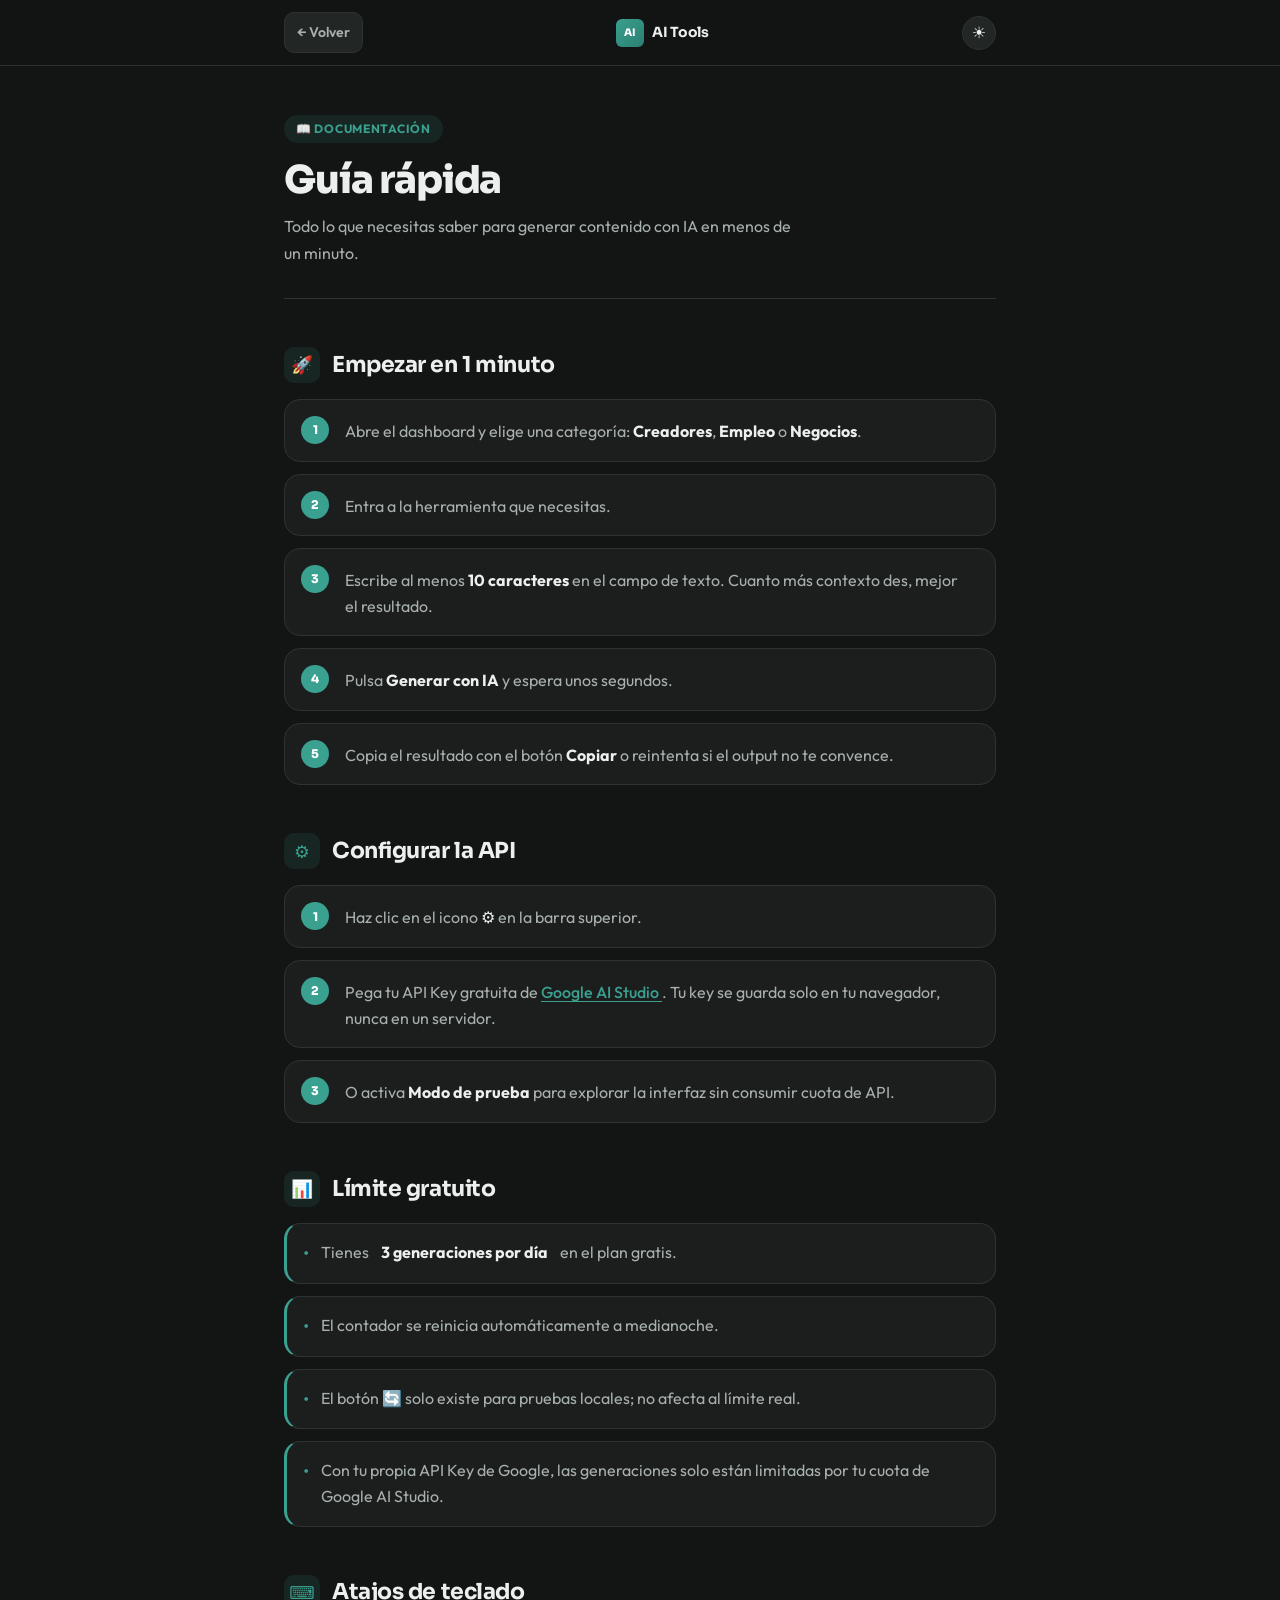
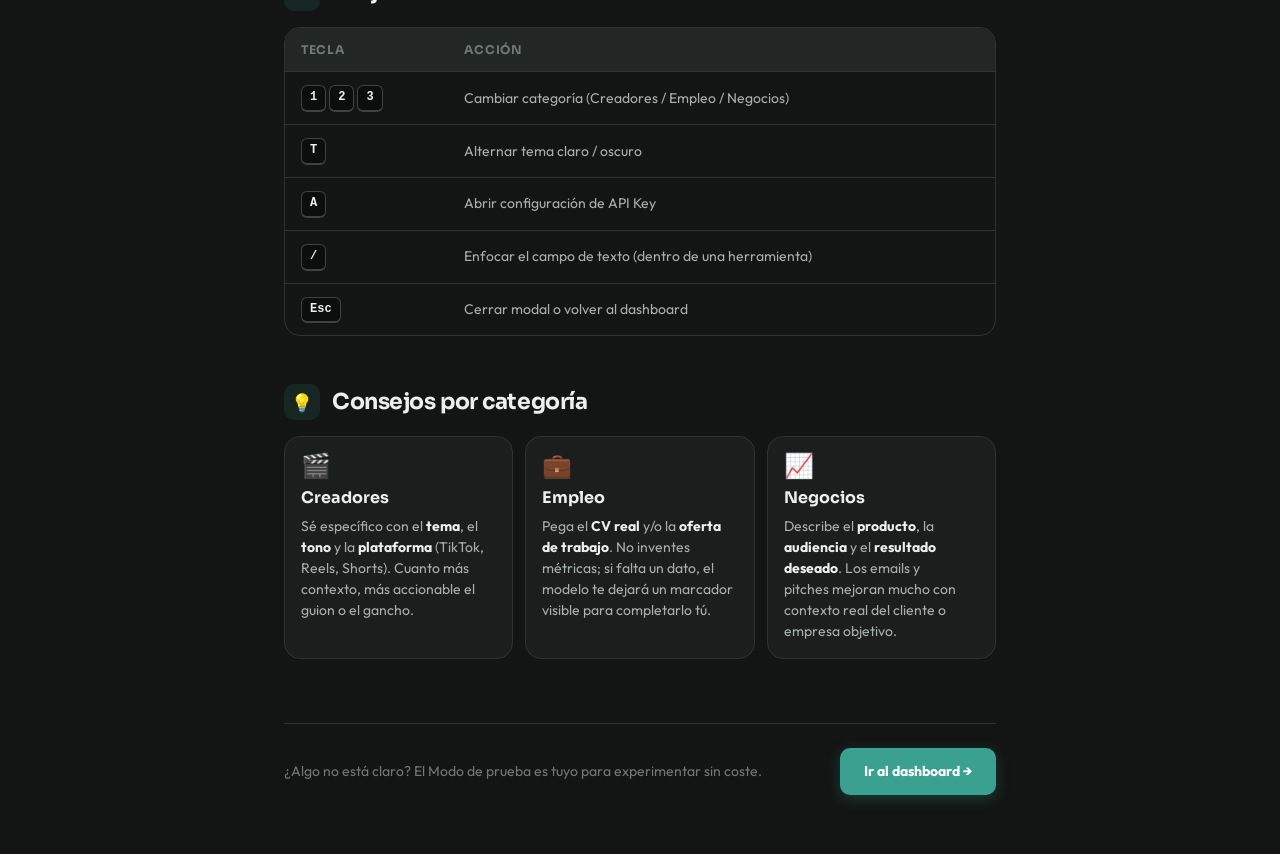
==== assets/guides/guia-rapida.html @ ce36abbd "feat: guía rápida como página HTML estilizada - Crea assets/guides/guia-rapida.html (reemplaza el .m" ====
<!DOCTYPE html>
<html lang="es">
<head>
  <meta charset="UTF-8">
  <meta name="viewport" content="width=device-width, initial-scale=1.0">
  <title>Guía rápida — AI Tools</title>

  <!-- Mismas fuentes que la app principal -->
  <link rel="preconnect" href="https://fonts.googleapis.com">
  <link rel="preconnect" href="https://fonts.gstatic.com" crossorigin>
  <link href="https://fonts.googleapis.com/css2?family=Sora:wght@400;600;700;800&family=Outfit:wght@400;500;600;700&display=swap" rel="stylesheet">

  <!-- Tokens y estilos del proyecto -->
  <link rel="stylesheet" href="../../css/styles.css">

  <style>
    /* ---------------------------------------------------------------
       Estilos específicos de la guía — usan los tokens de styles.css
    --------------------------------------------------------------- */

    /* Aplica el tema por defecto mientras JS carga */
    html { visibility: hidden; }
    html.ready { visibility: visible; }

    /* Layout de página de documento */
    .guide-page {
      min-height: 100vh;
      background-color: var(--color-bg);
      color: var(--color-text);
    }

    /* Cabecera mínima de la guía */
    .guide-header {
      position: sticky;
      top: 0;
      z-index: 10;
      background: color-mix(in srgb, var(--color-bg) 84%, transparent);
      backdrop-filter: blur(14px);
      -webkit-backdrop-filter: blur(14px);
      border-bottom: 1px solid var(--color-border);
    }

    .guide-header__inner {
      display: flex;
      align-items: center;
      justify-content: space-between;
      gap: var(--sp-4);
      max-width: 760px;
      margin-inline: auto;
      padding: var(--sp-3) var(--sp-5);
    }

    /* Botón volver */
    .guide-back {
      display: inline-flex;
      align-items: center;
      gap: var(--sp-2);
      padding: var(--sp-2) var(--sp-3);
      border-radius: var(--radius-md);
      border: 1px solid var(--color-border);
      background: var(--color-surface);
      color: var(--color-text-muted);
      font-size: var(--text-sm);
      font-weight: 600;
      text-decoration: none;
      transition:
        background var(--transition-fast),
        border-color var(--transition-fast),
        color var(--transition-fast);
    }
    .guide-back:hover {
      background: var(--color-bg-raised);
      border-color: var(--color-border-hi);
      color: var(--color-text);
    }

    /* Logotipo mínimo */
    .guide-brand {
      display: inline-flex;
      align-items: center;
      gap: var(--sp-2);
      text-decoration: none;
      font-family: var(--font-display);
      font-size: var(--text-sm);
      font-weight: 700;
      color: var(--color-text);
      letter-spacing: -0.02em;
    }
    .guide-brand__mark {
      display: inline-grid;
      place-items: center;
      width: 28px;
      height: 28px;
      border-radius: var(--radius-sm);
      background: linear-gradient(135deg, var(--color-accent), var(--color-accent-lo));
      color: #fff;
      font-size: 0.65rem;
      font-weight: 800;
    }

    /* Botón de tema */
    .guide-theme-btn {
      display: inline-grid;
      place-items: center;
      width: 34px;
      height: 34px;
      border-radius: var(--radius-full);
      border: 1px solid var(--color-border);
      background: var(--color-surface);
      font-size: 1rem;
      cursor: pointer;
      transition: background var(--transition-fast), border-color var(--transition-fast);
    }
    .guide-theme-btn:hover {
      background: var(--color-bg-raised);
      border-color: var(--color-border-hi);
    }

    /* Contenido del documento */
    .guide-body {
      max-width: 760px;
      margin-inline: auto;
      padding: var(--sp-7) var(--sp-5) var(--sp-8);
    }

    /* Hero de la guía */
    .guide-hero {
      margin-bottom: var(--sp-7);
      padding-bottom: var(--sp-6);
      border-bottom: 1px solid var(--color-border);
    }

    .guide-eyebrow {
      display: inline-flex;
      align-items: center;
      gap: var(--sp-2);
      padding: var(--sp-1) var(--sp-3);
      margin-bottom: var(--sp-4);
      border-radius: var(--radius-full);
      background: var(--color-accent-bg);
      color: var(--color-accent);
      font-size: var(--text-xs);
      font-weight: 700;
      letter-spacing: 0.06em;
      text-transform: uppercase;
    }

    .guide-title {
      font-family: var(--font-display);
      font-size: clamp(1.6rem, 1rem + 2.5vw, 2.4rem);
      font-weight: 800;
      letter-spacing: -0.03em;
      line-height: 1.1;
      color: var(--color-text);
      margin-bottom: var(--sp-3);
    }

    .guide-subtitle {
      font-size: var(--text-base);
      color: var(--color-text-muted);
      max-width: 52ch;
    }

    /* Secciones */
    .guide-section {
      margin-bottom: var(--sp-7);
    }

    .guide-section__header {
      display: flex;
      align-items: center;
      gap: var(--sp-3);
      margin-bottom: var(--sp-4);
    }

    .guide-section__icon {
      display: inline-grid;
      place-items: center;
      width: 36px;
      height: 36px;
      border-radius: var(--radius-md);
      background: var(--color-accent-bg);
      color: var(--color-accent);
      font-size: 1.1rem;
      flex-shrink: 0;
    }

    .guide-section__title {
      font-family: var(--font-display);
      font-size: var(--text-xl);
      font-weight: 700;
      letter-spacing: -0.02em;
      color: var(--color-text);
    }

    /* Lista numerada de pasos */
    .guide-steps {
      list-style: none;
      display: flex;
      flex-direction: column;
      gap: var(--sp-3);
    }

    .guide-steps__item {
      display: flex;
      align-items: flex-start;
      gap: var(--sp-4);
      padding: var(--sp-4);
      background: var(--color-bg-raised);
      border: 1px solid var(--color-border);
      border-radius: var(--radius-lg);
      transition: border-color var(--transition-fast);
    }
    .guide-steps__item:hover { border-color: var(--color-border-hi); }

    .guide-steps__num {
      display: inline-grid;
      place-items: center;
      width: 28px;
      height: 28px;
      flex-shrink: 0;
      border-radius: var(--radius-full);
      background: var(--color-accent);
      color: #fff;
      font-family: var(--font-display);
      font-size: var(--text-xs);
      font-weight: 800;
    }

    .guide-steps__text {
      font-size: var(--text-base);
      color: var(--color-text-muted);
      line-height: 1.6;
      padding-top: 3px;
      max-width: none;
    }

    /* Lista de viñetas */
    .guide-list {
      list-style: none;
      display: flex;
      flex-direction: column;
      gap: var(--sp-3);
    }

    .guide-list__item {
      display: flex;
      align-items: flex-start;
      gap: var(--sp-3);
      padding: var(--sp-4);
      background: var(--color-bg-raised);
      border: 1px solid var(--color-border);
      border-left: 3px solid var(--color-accent);
      border-radius: var(--radius-lg);
      font-size: var(--text-base);
      color: var(--color-text-muted);
      line-height: 1.6;
    }
    .guide-list__item::before {
      content: '•';
      color: var(--color-accent);
      font-size: 1.2em;
      line-height: 1.4;
      flex-shrink: 0;
    }

    /* Tabla de atajos */
    .guide-table-wrapper {
      overflow-x: auto;
      border-radius: var(--radius-lg);
      border: 1px solid var(--color-border);
    }

    .guide-table {
      width: 100%;
      border-collapse: collapse;
      font-size: var(--text-sm);
    }

    .guide-table thead {
      background: var(--color-surface);
      border-bottom: 1px solid var(--color-border);
    }

    .guide-table th {
      padding: var(--sp-3) var(--sp-4);
      text-align: left;
      font-family: var(--font-display);
      font-size: var(--text-xs);
      font-weight: 700;
      letter-spacing: 0.06em;
      text-transform: uppercase;
      color: var(--color-text-faint);
    }

    .guide-table tbody tr {
      border-bottom: 1px solid var(--color-border);
      transition: background var(--transition-fast);
    }
    .guide-table tbody tr:last-child { border-bottom: none; }
    .guide-table tbody tr:hover { background: var(--color-surface); }

    .guide-table td {
      padding: var(--sp-3) var(--sp-4);
      color: var(--color-text-muted);
      vertical-align: middle;
    }

    /* Tecla de teclado */
    .kbd {
      display: inline-flex;
      align-items: center;
      justify-content: center;
      gap: var(--sp-1);
      padding: 2px var(--sp-2);
      border-radius: var(--radius-sm);
      background: var(--color-bg-sunken);
      border: 1px solid var(--color-border-hi);
      border-bottom-width: 2px;
      font-family: var(--font-mono);
      font-size: var(--text-xs);
      font-weight: 600;
      color: var(--color-text);
      white-space: nowrap;
    }

    /* Tarjetas de categoría */
    .guide-categories {
      display: grid;
      grid-template-columns: repeat(auto-fill, minmax(200px, 1fr));
      gap: var(--sp-3);
    }

    .guide-cat {
      padding: var(--sp-4);
      background: var(--color-bg-raised);
      border: 1px solid var(--color-border);
      border-radius: var(--radius-lg);
      transition: border-color var(--transition-fast), transform var(--transition-base);
    }
    .guide-cat:hover {
      border-color: var(--color-accent);
      transform: translateY(-2px);
    }

    .guide-cat__emoji {
      font-size: 1.5rem;
      margin-bottom: var(--sp-2);
      line-height: 1;
    }
    .guide-cat__name {
      font-family: var(--font-display);
      font-size: var(--text-base);
      font-weight: 700;
      color: var(--color-text);
      margin-bottom: var(--sp-1);
    }
    .guide-cat__tip {
      font-size: var(--text-sm);
      color: var(--color-text-muted);
      line-height: 1.5;
    }

    /* Inline code / bold */
    code {
      font-family: var(--font-mono);
      font-size: 0.88em;
      padding: 1px var(--sp-2);
      border-radius: var(--radius-sm);
      background: var(--color-surface);
      border: 1px solid var(--color-border);
      color: var(--color-accent);
    }

    strong { color: var(--color-text); font-weight: 700; }

    a {
      color: var(--color-accent);
      font-weight: 500;
    }

    /* Pie de página */
    .guide-footer {
      margin-top: var(--sp-8);
      padding-top: var(--sp-5);
      border-top: 1px solid var(--color-border);
      display: flex;
      align-items: center;
      justify-content: space-between;
      gap: var(--sp-4);
      flex-wrap: wrap;
    }

    .guide-footer__text {
      font-size: var(--text-sm);
      color: var(--color-text-faint);
      max-width: none;
    }

    .guide-footer__cta {
      display: inline-flex;
      align-items: center;
      padding: var(--sp-3) var(--sp-5);
      border-radius: var(--radius-md);
      background: var(--color-accent);
      color: #fff;
      font-weight: 700;
      font-size: var(--text-sm);
      text-decoration: none;
      box-shadow: 0 4px 14px var(--color-accent-glow);
      transition:
        background var(--transition-fast),
        transform var(--transition-fast);
    }
    .guide-footer__cta:hover {
      background: var(--color-accent-hi);
      color: #fff;
      transform: translateY(-1px);
    }

    /* Responsive */
    @media (max-width: 640px) {
      .guide-header__inner { padding-inline: var(--sp-4); }
      .guide-body          { padding-inline: var(--sp-4); }
      .guide-title         { font-size: 1.6rem; }
      .guide-categories    { grid-template-columns: 1fr; }
      .guide-footer        { flex-direction: column; align-items: flex-start; }
      .guide-footer__cta   { width: 100%; justify-content: center; }
    }
  </style>
</head>
<body>

<div class="guide-page">

  <!-- Header mínimo -->
  <header class="guide-header">
    <div class="guide-header__inner">
      <a href="../../index.html" class="guide-back" aria-label="Volver al dashboard">
        ← Volver
      </a>
      <a href="../../index.html" class="guide-brand" aria-label="AI Tools — inicio">
        <span class="guide-brand__mark" aria-hidden="true">AI</span>
        AI Tools
      </a>
      <button class="guide-theme-btn" id="themeBtn" aria-label="Cambiar tema claro/oscuro">
        <span id="themeIcon" aria-hidden="true">☀️</span>
      </button>
    </div>
  </header>

  <!-- Contenido principal -->
  <main class="guide-body" id="main-content">

    <!-- Hero -->
    <div class="guide-hero">
      <span class="guide-eyebrow">📖 Documentación</span>
      <h1 class="guide-title">Guía rápida</h1>
      <p class="guide-subtitle">
        Todo lo que necesitas saber para generar contenido con IA en menos de un minuto.
      </p>
    </div>

    <!-- Sección 1: Empezar -->
    <section class="guide-section" aria-labelledby="s-start">
      <div class="guide-section__header">
        <span class="guide-section__icon" aria-hidden="true">🚀</span>
        <h2 class="guide-section__title" id="s-start">Empezar en 1 minuto</h2>
      </div>
      <ol class="guide-steps">
        <li class="guide-steps__item">
          <span class="guide-steps__num">1</span>
          <p class="guide-steps__text">
            Abre el dashboard y elige una categoría:
            <strong>Creadores</strong>, <strong>Empleo</strong> o <strong>Negocios</strong>.
          </p>
        </li>
        <li class="guide-steps__item">
          <span class="guide-steps__num">2</span>
          <p class="guide-steps__text">Entra a la herramienta que necesitas.</p>
        </li>
        <li class="guide-steps__item">
          <span class="guide-steps__num">3</span>
          <p class="guide-steps__text">
            Escribe al menos <strong>10 caracteres</strong> en el campo de texto.
            Cuanto más contexto des, mejor el resultado.
          </p>
        </li>
        <li class="guide-steps__item">
          <span class="guide-steps__num">4</span>
          <p class="guide-steps__text">
            Pulsa <strong>Generar con IA</strong> y espera unos segundos.
          </p>
        </li>
        <li class="guide-steps__item">
          <span class="guide-steps__num">5</span>
          <p class="guide-steps__text">
            Copia el resultado con el botón <strong>Copiar</strong>
            o reintenta si el output no te convence.
          </p>
        </li>
      </ol>
    </section>

    <!-- Sección 2: API -->
    <section class="guide-section" aria-labelledby="s-api">
      <div class="guide-section__header">
        <span class="guide-section__icon" aria-hidden="true">⚙️</span>
        <h2 class="guide-section__title" id="s-api">Configurar la API</h2>
      </div>
      <ol class="guide-steps">
        <li class="guide-steps__item">
          <span class="guide-steps__num">1</span>
          <p class="guide-steps__text">
            Haz clic en el icono <strong>⚙️</strong> en la barra superior.
          </p>
        </li>
        <li class="guide-steps__item">
          <span class="guide-steps__num">2</span>
          <p class="guide-steps__text">
            Pega tu API Key gratuita de
            <a href="https://aistudio.google.com/apikey" target="_blank" rel="noopener noreferrer">
              Google AI Studio
            </a>.
            Tu key se guarda solo en tu navegador, nunca en un servidor.
          </p>
        </li>
        <li class="guide-steps__item">
          <span class="guide-steps__num">3</span>
          <p class="guide-steps__text">
            O activa <strong>Modo de prueba</strong> para explorar la interfaz
            sin consumir cuota de API.
          </p>
        </li>
      </ol>
    </section>

    <!-- Sección 3: Límite gratuito -->
    <section class="guide-section" aria-labelledby="s-limit">
      <div class="guide-section__header">
        <span class="guide-section__icon" aria-hidden="true">📊</span>
        <h2 class="guide-section__title" id="s-limit">Límite gratuito</h2>
      </div>
      <ul class="guide-list">
        <li class="guide-list__item">
          Tienes <strong>3 generaciones por día</strong> en el plan gratis.
        </li>
        <li class="guide-list__item">
          El contador se reinicia automáticamente a medianoche.
        </li>
        <li class="guide-list__item">
          El botón 🔄 solo existe para pruebas locales; no afecta al límite real.
        </li>
        <li class="guide-list__item">
          Con tu propia API Key de Google, las generaciones solo están limitadas
          por tu cuota de Google AI Studio.
        </li>
      </ul>
    </section>

    <!-- Sección 4: Atajos de teclado -->
    <section class="guide-section" aria-labelledby="s-keys">
      <div class="guide-section__header">
        <span class="guide-section__icon" aria-hidden="true">⌨️</span>
        <h2 class="guide-section__title" id="s-keys">Atajos de teclado</h2>
      </div>
      <div class="guide-table-wrapper" role="region" aria-label="Tabla de atajos de teclado">
        <table class="guide-table">
          <thead>
            <tr>
              <th scope="col">Tecla</th>
              <th scope="col">Acción</th>
            </tr>
          </thead>
          <tbody>
            <tr>
              <td>
                <kbd class="kbd">1</kbd>
                <kbd class="kbd">2</kbd>
                <kbd class="kbd">3</kbd>
              </td>
              <td>Cambiar categoría (Creadores / Empleo / Negocios)</td>
            </tr>
            <tr>
              <td><kbd class="kbd">T</kbd></td>
              <td>Alternar tema claro / oscuro</td>
            </tr>
            <tr>
              <td><kbd class="kbd">A</kbd></td>
              <td>Abrir configuración de API Key</td>
            </tr>
            <tr>
              <td><kbd class="kbd">/</kbd></td>
              <td>Enfocar el campo de texto (dentro de una herramienta)</td>
            </tr>
            <tr>
              <td><kbd class="kbd">Esc</kbd></td>
              <td>Cerrar modal o volver al dashboard</td>
            </tr>
          </tbody>
        </table>
      </div>
    </section>

    <!-- Sección 5: Consejos por categoría -->
    <section class="guide-section" aria-labelledby="s-tips">
      <div class="guide-section__header">
        <span class="guide-section__icon" aria-hidden="true">💡</span>
        <h2 class="guide-section__title" id="s-tips">Consejos por categoría</h2>
      </div>
      <div class="guide-categories">
        <div class="guide-cat">
          <div class="guide-cat__emoji">🎬</div>
          <div class="guide-cat__name">Creadores</div>
          <p class="guide-cat__tip">
            Sé específico con el <strong>tema</strong>, el <strong>tono</strong>
            y la <strong>plataforma</strong> (TikTok, Reels, Shorts).
            Cuanto más contexto, más accionable el guion o el gancho.
          </p>
        </div>
        <div class="guide-cat">
          <div class="guide-cat__emoji">💼</div>
          <div class="guide-cat__name">Empleo</div>
          <p class="guide-cat__tip">
            Pega el <strong>CV real</strong> y/o la <strong>oferta de trabajo</strong>.
            No inventes métricas; si falta un dato, el modelo te dejará un marcador
            visible para completarlo tú.
          </p>
        </div>
        <div class="guide-cat">
          <div class="guide-cat__emoji">📈</div>
          <div class="guide-cat__name">Negocios</div>
          <p class="guide-cat__tip">
            Describe el <strong>producto</strong>, la <strong>audiencia</strong>
            y el <strong>resultado deseado</strong>. Los emails y pitches mejoran
            mucho con contexto real del cliente o empresa objetivo.
          </p>
        </div>
      </div>
    </section>

    <!-- Pie de página -->
    <footer class="guide-footer">
      <p class="guide-footer__text">
        ¿Algo no está claro? El Modo de prueba es tuyo para experimentar sin coste.
      </p>
      <a href="../../index.html" class="guide-footer__cta">
        Ir al dashboard →
      </a>
    </footer>

  </main>
</div>

<script>
  // Aplicar tema guardado antes de pintar (evita flash)
  (function () {
    const saved = localStorage.getItem('theme') || 'dark';
    document.documentElement.setAttribute('data-theme', saved);
    document.getElementById('themeIcon').textContent = saved === 'dark' ? '☀️' : '🌙';
    document.documentElement.classList.add('ready');
  })();

  // Toggle de tema
  document.getElementById('themeBtn').addEventListener('click', function () {
    const current = document.documentElement.getAttribute('data-theme') || 'dark';
    const next = current === 'dark' ? 'light' : 'dark';
    document.documentElement.setAttribute('data-theme', next);
    localStorage.setItem('theme', next);
    document.getElementById('themeIcon').textContent = next === 'dark' ? '☀️' : '🌙';
  });
</script>

</body>
</html>
---- css/styles.css ----
/* ==========================================================================
   AI Tools — styles.css
   Arquitectura: Design Tokens + CSS Semántico + Mobile-First
   ========================================================================== */


/* ==========================================================================
   1. RESET & DESIGN TOKENS
   ========================================================================== */

/* --- Reset moderno --- */
*,
*::before,
*::after {
  box-sizing: border-box;
  margin: 0;
  padding: 0;
}

html {
  -webkit-text-size-adjust: 100%;
  scroll-behavior: smooth;
}

body {
  min-height: 100vh;
  -webkit-font-smoothing: antialiased;
  text-rendering: optimizeLegibility;
}

img,
svg,
video {
  display: block;
  max-width: 100%;
}

input,
button,
textarea,
select {
  font: inherit;
  color: inherit;
}

button {
  background: none;
  border: none;
  cursor: pointer;
}

h1, h2, h3, h4, h5, h6 {
  text-wrap: balance;
  line-height: 1.2;
}

p, li {
  text-wrap: pretty;
}

/* --- Design Tokens: Modo Oscuro (por defecto) ---
   Toda la paleta, tipografía, espaciado, forma y duración
   viven aquí. Cambiar un token lo propaga a toda la UI.
*/
:root {
  /* ---- Colores de fondo ---- */
  --color-bg:         #131514;   /* fondo de página          */
  --color-bg-raised:  #1b1e1d;   /* tarjetas, panel          */
  --color-bg-sunken:  #0c0d0d;   /* inputs, áreas recesadas  */
  --color-surface:    #222625;   /* surface sutil / hover bg */

  /* ---- Bordes ---- */
  --color-border:     #2e3332;
  --color-border-hi:  #3d4342;

  /* ---- Texto ---- */
  --color-text:       #edefee;
  --color-text-muted: #a8b0ad;
  --color-text-faint: #6f7876;

  /* ---- Acento principal (teal) ---- */
  --color-accent:     #3aa08f;
  --color-accent-hi:  #4cb9a6;   /* hover más claro          */
  --color-accent-lo:  #2b7f72;   /* variante más oscura      */
  --color-accent-bg:  rgba(58, 160, 143, 0.12);  /* fill suave */
  --color-accent-glow: rgba(58, 160, 143, 0.28); /* sombras    */

  /* ---- Semánticos ---- */
  --color-success:    #10b981;
  --color-danger:     #ef4444;
  --color-warning:    #f59e0b;

  /* ---- Tipografía ---- */
  --font-display: "Sora", "Segoe UI", system-ui, sans-serif;
  --font-body:    "Outfit", "Segoe UI", system-ui, sans-serif;
  --font-mono:    ui-monospace, "SF Mono", "Cascadia Mono", Menlo, monospace;

  --text-xs:   0.75rem;    /*  12px */
  --text-sm:   0.875rem;   /*  14px */
  --text-base: 1rem;       /*  16px */
  --text-lg:   1.125rem;   /*  18px */
  --text-xl:   1.375rem;   /*  22px */
  --text-2xl:  1.75rem;    /*  28px */
  --text-3xl:  clamp(1.8rem, 1.2rem + 2.4vw, 2.8rem);

  --leading-tight:  1.15;
  --leading-normal: 1.65;

  /* ---- Espaciado — escala de 8pt ---- */
  --sp-1:  0.25rem;   /*  4px */
  --sp-2:  0.5rem;    /*  8px */
  --sp-3:  0.75rem;   /* 12px */
  --sp-4:  1rem;      /* 16px */
  --sp-5:  1.5rem;    /* 24px */
  --sp-6:  2rem;      /* 32px */
  --sp-7:  3rem;      /* 48px */
  --sp-8:  4rem;      /* 64px */

  /* ---- Radios ---- */
  --radius-sm:   6px;
  --radius-md:   10px;
  --radius-lg:   16px;
  --radius-xl:   22px;
  --radius-full: 9999px;

  /* ---- Sombras ---- */
  --shadow-sm:   0 1px 3px  rgba(0, 0, 0, 0.40);
  --shadow-md:   0 4px 18px rgba(0, 0, 0, 0.50);
  --shadow-lg:   0 8px 36px rgba(0, 0, 0, 0.55);
  --shadow-glow: 0 0 0 3px var(--color-accent-bg);

  /* ---- Transiciones ---- */
  --transition-fast: 120ms cubic-bezier(0.2, 0, 0, 1);
  --transition-base: 200ms cubic-bezier(0.2, 0, 0, 1);

  /* ---- Layout ---- */
  --max-w:        1200px;
  --max-w-narrow:  820px;

  color-scheme: dark;
}

/* --- Design Tokens: Modo Claro ---
   Solo se redefinen los tokens que cambian de valor.
   El resto hereda de :root automáticamente.
*/
[data-theme="light"] {
  --color-bg:         #faf9f7;
  --color-bg-raised:  #ffffff;
  --color-bg-sunken:  #f1efeb;
  --color-surface:    #f5f3ef;

  --color-border:     #e0dbd4;
  --color-border-hi:  #c9c3bb;

  --color-text:       #161a19;
  --color-text-muted: #525856;
  --color-text-faint: #838a88;

  --color-accent:     #0f7d6f;
  --color-accent-hi:  #0c6a5e;
  --color-accent-lo:  #0a5f54;
  --color-accent-bg:  rgba(15, 125, 111, 0.10);
  --color-accent-glow: rgba(15, 125, 111, 0.22);

  --shadow-sm:   0 1px 3px  rgba(20, 20, 18, 0.08);
  --shadow-md:   0 4px 18px rgba(20, 20, 18, 0.12);
  --shadow-lg:   0 8px 36px rgba(20, 20, 18, 0.14);

  color-scheme: light;
}


/* ==========================================================================
   2. ESTILOS GLOBALES & TIPOGRAFÍA
   ========================================================================== */

body {
  font-family: var(--font-body);
  font-size: var(--text-base);
  line-height: var(--leading-normal);
  color: var(--color-text);
  background-color: var(--color-bg);
  /* Transición suave al cambiar de tema */
  transition:
    background-color var(--transition-base),
    color var(--transition-base);
}

h1, h2, h3, h4 {
  font-family: var(--font-display);
  font-weight: 700;
  letter-spacing: -0.02em;
  color: var(--color-text);
}

/* Párrafos globales con ancho máximo de lectura confortable */
p {
  color: var(--color-text-muted);
  max-width: 68ch;
}

a {
  color: var(--color-accent);
  text-decoration-thickness: 1px;
  text-underline-offset: 3px;
  transition: color var(--transition-fast);
}
a:hover { color: var(--color-accent-hi); }

/* --- Foco visible global (accesibilidad de teclado) --- */
:focus-visible {
  outline: 2px solid var(--color-accent);
  outline-offset: 3px;
  border-radius: var(--radius-sm);
}

/* Contraste alto: refuerza los indicadores de foco */
@media (prefers-contrast: high) {
  :focus-visible {
    outline-width: 3px;
    outline-offset: 4px;
  }
}

/* Skip link: accesibilidad — aparece solo al recibir foco con teclado */
.skip-link {
  position: absolute;
  top: -100%;
  left: var(--sp-4);
  z-index: 9999;
  padding: var(--sp-2) var(--sp-4);
  background: var(--color-accent);
  color: #fff;
  border-radius: var(--radius-md);
  font-weight: 600;
  font-size: var(--text-sm);
  transition: top var(--transition-fast);
  text-decoration: none;
}
.skip-link:focus { top: var(--sp-3); }

/* Respeta preferencias de movimiento reducido */
@media (prefers-reduced-motion: reduce) {
  *,
  *::before,
  *::after {
    animation-duration: 0.01ms !important;
    transition-duration: 0.01ms !important;
    scroll-behavior: auto !important;
  }
}

/* Clase utilitaria ocultar */
.hidden { display: none !important; }


/* ==========================================================================
   3. LAYOUT & CONTENEDOR
   ========================================================================== */

.app-container {
  display: flex;
  flex-direction: column;
  min-height: 100vh;
  width: 100%;
}

/* Contenido principal: centrado, con padding inline y padding-bottom generoso */
.main-content {
  flex: 1;
  width: 100%;
  max-width: var(--max-w);
  margin-inline: auto;
  padding: var(--sp-5) var(--sp-5) var(--sp-8);
}


/* ==========================================================================
   4. COMPONENTES
   ========================================================================== */

/* ------------------------------------------------------------------
   4.1 HEADER & NAVEGACIÓN PRINCIPAL
   ------------------------------------------------------------------ */

/**
 * Header sticky con efecto glassmorphism:
 * el fondo semi-transparente + blur crea profundidad
 * sin ocultar el contenido de debajo.
 */
.header {
  position: sticky;
  top: 0;
  z-index: 100;
  background: color-mix(in srgb, var(--color-bg) 84%, transparent);
  backdrop-filter: blur(14px);
  -webkit-backdrop-filter: blur(14px);
  border-bottom: 1px solid var(--color-border);
  transition: border-color var(--transition-base);
}

.header-content {
  display: flex;
  align-items: center;
  justify-content: space-between;
  gap: var(--sp-4);
  max-width: var(--max-w);
  margin-inline: auto;
  padding-inline: var(--sp-5);
  min-height: 62px;
}

/* --- Logo --- */
.logo {
  display: flex;
  align-items: center;
  gap: var(--sp-3);
  flex-shrink: 0;
}

/* Insignia "AI" cuadrada con gradiente del acento */
.logo-mark {
  display: inline-grid;
  place-items: center;
  width: 36px;
  height: 36px;
  border-radius: var(--radius-md);
  background: linear-gradient(135deg, var(--color-accent), var(--color-accent-lo));
  color: #fff;
  font-family: var(--font-display);
  font-size: var(--text-xs);
  font-weight: 800;
  letter-spacing: 0.04em;
  flex-shrink: 0;
  box-shadow: 0 3px 10px var(--color-accent-glow);
}

.logo h1 {
  font-size: var(--text-lg);
  font-weight: 700;
  letter-spacing: -0.03em;
  color: var(--color-text);
  white-space: nowrap;
}

/* --- Navegación de categorías --- */
.nav {
  display: flex;
  gap: var(--sp-2);
  align-items: center;
  flex: 1;
  justify-content: center;
}

.nav-btn {
  display: inline-flex;
  align-items: center;
  gap: var(--sp-2);
  padding: var(--sp-2) var(--sp-4);
  border-radius: var(--radius-full);
  font-family: var(--font-body);
  font-size: var(--text-sm);
  font-weight: 600;
  color: var(--color-text-muted);
  background: transparent;
  border: 1px solid transparent;
  cursor: pointer;
  white-space: nowrap;
  transition:
    color var(--transition-fast),
    background var(--transition-fast),
    border-color var(--transition-fast),
    box-shadow var(--transition-fast);
}

.nav-btn:hover {
  color: var(--color-text);
  background: var(--color-surface);
  border-color: var(--color-border);
}

.nav-btn.active {
  color: #fff;
  background: var(--color-accent);
  border-color: var(--color-accent);
  box-shadow: 0 2px 10px var(--color-accent-glow);
}

.nav-btn:focus-visible {
  outline: 2px solid var(--color-accent);
  outline-offset: 2px;
}

.nav-icon { font-size: 1.05em; }

/* --- Controles del header (tema, uso, config) --- */
.header-controls {
  display: flex;
  align-items: center;
  gap: var(--sp-2);
  flex-shrink: 0;
}

/* Botones icono circulares (tema, reset, config API) */
.theme-toggle,
.reset-usage-btn,
.api-config-btn {
  display: inline-grid;
  place-items: center;
  width: 38px;
  height: 38px;
  border-radius: var(--radius-full);
  background: var(--color-surface);
  border: 1px solid var(--color-border);
  font-size: 1.1rem;
  color: var(--color-text-muted);
  cursor: pointer;
  transition:
    background var(--transition-fast),
    border-color var(--transition-fast),
    color var(--transition-fast),
    transform var(--transition-fast);
}

.theme-toggle:hover,
.reset-usage-btn:hover,
.api-config-btn:hover {
  background: var(--color-bg-raised);
  border-color: var(--color-border-hi);
  color: var(--color-text);
  transform: scale(1.06);
}

/* Indicador de generaciones disponibles */
.usage-display {
  display: inline-flex;
  align-items: center;
  gap: var(--sp-1);
  padding: var(--sp-1) var(--sp-3);
  border-radius: var(--radius-full);
  background: var(--color-surface);
  border: 1px solid var(--color-border);
  font-size: var(--text-xs);
  font-weight: 600;
}

.usage-count { color: var(--color-accent); }
.usage-text  { color: var(--color-text-faint); }

.pro-badge {
  display: inline-block;
  padding: 2px var(--sp-2);
  border-radius: var(--radius-full);
  background: linear-gradient(135deg, #ffd700, #ff8c00);
  color: #fff;
  font-size: var(--text-xs);
  font-weight: 800;
  letter-spacing: 0.06em;
  text-transform: uppercase;
}


/* ------------------------------------------------------------------
   4.2 BREADCRUMB
   ------------------------------------------------------------------ */

.breadcrumb {
  display: flex;
  align-items: center;
  flex-wrap: wrap;
  gap: var(--sp-1);
  margin-bottom: var(--sp-5);
  font-size: var(--text-sm);
  color: var(--color-text-faint);
}

.breadcrumb-item {
  cursor: pointer;
  padding: 2px var(--sp-2);
  border-radius: var(--radius-sm);
  transition:
    background var(--transition-fast),
    color var(--transition-fast);
}

.breadcrumb-item:hover {
  background: var(--color-surface);
  color: var(--color-text);
}

.breadcrumb-item.active {
  color: var(--color-accent);
  font-weight: 600;
  cursor: default;
}
.breadcrumb-item.active:hover { background: transparent; }

.breadcrumb-separator { color: var(--color-border-hi); }


/* ------------------------------------------------------------------
   4.3 HERO SECTION
   ------------------------------------------------------------------ */

/**
 * Grid de dos columnas: texto (izq) + video/demo (der).
 * En móvil colapsa a una sola columna.
 */
.hero-section {
  display: grid;
  grid-template-columns: minmax(0, 1fr) minmax(0, 1.1fr);
  gap: var(--sp-7);
  align-items: center;
  padding-block: var(--sp-6) var(--sp-7);
}

.hero-copy { max-width: 32rem; }

/* Pill de identificación de marca con animación flotante */
.hero-brand {
  display: inline-flex;
  align-items: center;
  padding: var(--sp-2) var(--sp-4);
  margin-bottom: var(--sp-5);
  border-radius: var(--radius-full);
  background: var(--color-accent);
  color: #fff;
  font-family: var(--font-display);
  font-size: var(--text-sm);
  font-weight: 700;
  letter-spacing: 0.04em;
  max-width: none; /* override del p global */
  box-shadow: 0 4px 16px var(--color-accent-glow);
  animation: brandFloat 3.5s ease-in-out infinite;
}

.hero-title {
  font-size: var(--text-3xl);
  font-weight: 800;
  letter-spacing: -0.03em;
  line-height: var(--leading-tight);
  margin-bottom: var(--sp-3);
  color: var(--color-text);
}

.hero-sub {
  font-size: var(--text-base);
  color: var(--color-text-faint);
  margin-bottom: var(--sp-5);
  letter-spacing: 0.04em;
  max-width: none;
}

.hero-actions {
  display: flex;
  flex-wrap: wrap;
  align-items: center;
  gap: var(--sp-3);
}

/* Botón CTA principal */
.hero-cta {
  display: inline-flex;
  align-items: center;
  padding: var(--sp-3) var(--sp-5);
  border-radius: var(--radius-md);
  background: var(--color-accent);
  color: #fff;
  font-weight: 700;
  font-size: var(--text-base);
  text-decoration: none;
  box-shadow: 0 6px 18px var(--color-accent-glow);
  transition:
    background var(--transition-fast),
    transform var(--transition-fast),
    box-shadow var(--transition-fast);
}

.hero-cta:hover {
  background: var(--color-accent-hi);
  color: #fff;
  transform: translateY(-2px);
  box-shadow: 0 10px 26px var(--color-accent-glow);
}
.hero-cta:active { transform: translateY(0); }

/* Enlace secundario con estilo de botón ghost */
.hero-link {
  display: inline-flex;
  align-items: center;
  padding: var(--sp-3) var(--sp-4);
  border-radius: var(--radius-md);
  border: 1px solid var(--color-border);
  font-size: var(--text-sm);
  font-weight: 600;
  color: var(--color-text-muted);
  text-decoration: none;
  transition:
    color var(--transition-fast),
    border-color var(--transition-fast),
    background var(--transition-fast);
}
.hero-link:hover {
  color: var(--color-text);
  border-color: var(--color-border-hi);
  background: var(--color-surface);
}

/* Contenedor del video/demo */
.hero-stage {
  border-radius: var(--radius-xl);
  overflow: hidden;
  border: 1px solid var(--color-border);
  background: var(--color-bg-raised);
  box-shadow: var(--shadow-lg);
}

.video-container {
  position: relative;
  width: 100%;
}

video {
  width: 100%;
  display: block;
  aspect-ratio: 16 / 9;
  object-fit: cover;
  background: var(--color-bg-sunken);
}

/* Fallback del video (cuando no hay .mp4 disponible) */
.video-fallback {
  display: flex;
  flex-direction: column;
  align-items: center;
  gap: var(--sp-4);
  min-height: 260px;
  padding: var(--sp-6) var(--sp-5);
  background: var(--color-bg-raised);
  text-align: center;
}
.video-fallback[hidden] { display: none; }

.video-fallback-icon {
  display: grid;
  place-items: center;
  width: 52px;
  height: 52px;
  border-radius: var(--radius-full);
  background: var(--color-accent);
  color: #fff;
  font-size: var(--text-xl);
}

.video-fallback-title {
  font-family: var(--font-display);
  font-size: var(--text-lg);
  font-weight: 700;
  color: var(--color-text);
}

.video-fallback-steps {
  list-style: decimal;
  padding-left: var(--sp-5);
  color: var(--color-text-muted);
  font-size: var(--text-sm);
  line-height: 1.8;
  text-align: left;
  max-width: 28rem;
}

/* Transcripción oculta (details/summary) */
.transcription-box {
  border-top: 1px solid var(--color-border);
  background: var(--color-surface);
}

.transcription-box summary {
  padding: var(--sp-3) var(--sp-4);
  cursor: pointer;
  font-size: var(--text-sm);
  font-weight: 600;
  color: var(--color-text-muted);
  list-style: none;
  user-select: none;
  transition:
    color var(--transition-fast),
    background var(--transition-fast);
}
.transcription-box summary:hover {
  color: var(--color-text);
  background: var(--color-accent-bg);
}
.transcription-box summary::-webkit-details-marker { display: none; }

.transcription-content {
  display: flex;
  flex-direction: column;
  gap: var(--sp-2);
  padding: var(--sp-3) var(--sp-4) var(--sp-4);
  border-top: 1px solid var(--color-border);
  font-size: var(--text-sm);
  color: var(--color-text-muted);
  line-height: 1.75;
}
.transcription-content p {
  color: inherit;
  max-width: none;
}


/* ------------------------------------------------------------------
   4.4 SECCIÓN "ASÍ FUNCIONA" — Demo interactiva
   ------------------------------------------------------------------ */

.flow-section { margin-bottom: var(--sp-7); }

.flow-header { margin-bottom: var(--sp-5); }

.section-title {
  font-size: var(--text-xl);
  font-weight: 700;
  color: var(--color-text);
  margin-bottom: var(--sp-1);
}

.section-lead {
  font-size: var(--text-sm);
  color: var(--color-text-faint);
  max-width: none;
}

/* Panel que contiene los pasos */
.flow-demo {
  background: var(--color-bg-raised);
  border: 1px solid var(--color-border);
  border-radius: var(--radius-lg);
  padding: var(--sp-5);
  box-shadow: var(--shadow-sm);
}

.demo-steps {
  display: grid;
  gap: var(--sp-2);
  margin-bottom: var(--sp-4);
}

/* Cada paso: fondo neutro, borde transparente */
.demo-step {
  display: flex;
  align-items: flex-start;
  gap: var(--sp-3);
  padding: var(--sp-3) var(--sp-4);
  border-radius: var(--radius-md);
  border: 1px solid transparent;
  background: var(--color-surface);
  opacity: 0.5;
  transition:
    opacity var(--transition-base),
    border-color var(--transition-base),
    background var(--transition-base);
}

/* Paso activo: resaltado con el acento */
.demo-step.active {
  opacity: 1;
  background: var(--color-accent-bg);
  border-color: var(--color-accent);
}

.step-number {
  display: grid;
  place-items: center;
  width: 34px;
  height: 34px;
  flex-shrink: 0;
  border-radius: var(--radius-full);
  background: var(--color-accent);
  color: #fff;
  font-family: var(--font-display);
  font-size: var(--text-sm);
  font-weight: 700;
}

.step-content h4 {
  font-size: var(--text-base);
  font-weight: 600;
  color: var(--color-text);
  margin-bottom: 2px;
}
.step-content p {
  font-size: var(--text-sm);
  color: var(--color-text-muted);
  margin: 0;
  max-width: none;
}

.demo-controls {
  display: flex;
  justify-content: flex-end;
  gap: var(--sp-2);
}

.demo-nav-btn {
  display: inline-flex;
  align-items: center;
  gap: var(--sp-2);
  padding: var(--sp-2) var(--sp-4);
  border-radius: var(--radius-md);
  border: 1px solid var(--color-border);
  background: var(--color-surface);
  color: var(--color-text-muted);
  font-size: var(--text-sm);
  font-weight: 600;
  cursor: pointer;
  transition:
    background var(--transition-fast),
    color var(--transition-fast),
    border-color var(--transition-fast);
}
.demo-nav-btn:hover:not(:disabled) {
  background: var(--color-accent);
  color: #fff;
  border-color: var(--color-accent);
}
.demo-nav-btn:disabled {
  opacity: 0.4;
  cursor: not-allowed;
}


/* ------------------------------------------------------------------
   4.5 DASHBOARD — GRID DE TARJETAS
   ------------------------------------------------------------------ */

.dashboard-view { animation: fadeUp 0.4s ease both; }

.category-section { margin-bottom: var(--sp-7); }
.category-section.hidden { display: none; }

.category-title {
  font-size: var(--text-2xl);
  font-weight: 700;
  letter-spacing: -0.025em;
  color: var(--color-text);
  margin-bottom: var(--sp-5);
}

/* Grid auto-fill: mínimo 260px, 3 columnas en desktop */
.cards-grid {
  display: grid;
  grid-template-columns: repeat(auto-fill, minmax(260px, 1fr));
  gap: var(--sp-4);
}

/* --- Tool Card ---
   Efecto:
   - Línea de acento superior aparece al hover (::before)
   - Elevación mediante transform + shadow
   - Fondo tintado sutilmente con el acento
*/
.tool-card {
  position: relative;
  display: flex;
  flex-direction: column;
  gap: var(--sp-2);
  padding: var(--sp-5);
  min-height: 160px;
  background: var(--color-bg-raised);
  border: 1px solid var(--color-border);
  border-radius: var(--radius-lg);
  cursor: pointer;
  overflow: hidden;
  transition:
    border-color var(--transition-base),
    transform var(--transition-base),
    box-shadow var(--transition-base),
    background var(--transition-base);
}

/* Línea de acento en el borde superior (efecto underline inverso) */
.tool-card::before {
  content: '';
  position: absolute;
  inset: 0 0 auto 0;
  height: 2px;
  background: linear-gradient(90deg, var(--color-accent), var(--color-accent-lo));
  border-radius: var(--radius-lg) var(--radius-lg) 0 0;
  transform: scaleX(0);
  transform-origin: left;
  transition: transform var(--transition-base);
}

.tool-card:hover::before,
.tool-card:focus-visible::before {
  transform: scaleX(1);
}

.tool-card:hover,
.tool-card:focus-visible {
  border-color: var(--color-accent);
  transform: translateY(-3px);
  box-shadow: var(--shadow-md);
  background: color-mix(in srgb, var(--color-bg-raised) 94%, var(--color-accent));
  outline: none;
}

.tool-card:active { transform: translateY(-1px); }

/* Estado de carga de la tarjeta */
.tool-card.loading {
  pointer-events: none;
}
.tool-card.loading::after {
  content: '';
  position: absolute;
  inset: 0;
  background: rgba(255, 255, 255, 0.07);
  backdrop-filter: blur(2px);
  border-radius: var(--radius-lg);
}

.card-icon {
  font-size: 1.75rem;
  margin-bottom: var(--sp-1);
  line-height: 1;
}

.tool-card h3 {
  font-size: var(--text-lg);
  font-weight: 700;
  color: var(--color-text);
  letter-spacing: -0.02em;
}

.tool-card p {
  font-size: var(--text-sm);
  color: var(--color-text-muted);
  line-height: 1.5;
  flex: 1;
  max-width: none;
}

/* Etiqueta de categoría */
.card-tag {
  align-self: flex-start;
  padding: 3px var(--sp-3);
  border-radius: var(--radius-full);
  background: var(--color-accent-bg);
  color: var(--color-accent);
  font-size: var(--text-xs);
  font-weight: 700;
  letter-spacing: 0.05em;
  text-transform: uppercase;
  margin-top: auto;
}


/* ------------------------------------------------------------------
   4.6 VISTA DE HERRAMIENTA (Tool View)
   ------------------------------------------------------------------ */

.tool-view { animation: fadeUp 0.3s ease both; }
.tool-view.hidden { display: none; }

/* Botón para volver al dashboard */
.back-btn {
  display: inline-flex;
  align-items: center;
  gap: var(--sp-2);
  padding: var(--sp-2) var(--sp-4);
  margin-bottom: var(--sp-5);
  border-radius: var(--radius-md);
  border: 1px solid var(--color-border);
  background: var(--color-surface);
  color: var(--color-text-muted);
  font-size: var(--text-sm);
  font-weight: 600;
  cursor: pointer;
  transition:
    background var(--transition-fast),
    border-color var(--transition-fast),
    color var(--transition-fast);
}
.back-btn:hover {
  background: var(--color-bg-raised);
  border-color: var(--color-border-hi);
  color: var(--color-text);
}

/* Panel de la herramienta activa */
.tool-container {
  max-width: var(--max-w-narrow);
  margin-inline: auto;
  background: var(--color-bg-raised);
  border: 1px solid var(--color-border);
  border-radius: var(--radius-xl);
  padding: var(--sp-6);
  box-shadow: var(--shadow-md);
}

.tool-header {
  margin-bottom: var(--sp-6);
  padding-bottom: var(--sp-5);
  border-bottom: 1px solid var(--color-border);
}

.tool-icon-large {
  font-size: 2.25rem;
  margin-bottom: var(--sp-3);
  line-height: 1;
}

.tool-header h2 {
  font-size: var(--text-2xl);
  font-weight: 700;
  letter-spacing: -0.025em;
  color: var(--color-text);
  margin-bottom: var(--sp-2);
}
.tool-header p {
  font-size: var(--text-base);
  color: var(--color-text-muted);
  max-width: none;
}


/* ------------------------------------------------------------------
   4.7 FORMULARIO DE ENTRADA
   ------------------------------------------------------------------ */

.tool-form { margin-bottom: var(--sp-5); }

.tool-form label {
  display: block;
  font-size: var(--text-sm);
  font-weight: 600;
  color: var(--color-text);
  margin-bottom: var(--sp-2);
}

.input-wrapper { position: relative; }

.tool-form textarea {
  display: block;
  width: 100%;
  min-height: 140px;
  padding: var(--sp-4);
  padding-bottom: 2.5rem; /* espacio para el contador */
  background: var(--color-bg-sunken);
  color: var(--color-text);
  border: 1.5px solid var(--color-border);
  border-radius: var(--radius-lg);
  font-family: inherit;
  font-size: var(--text-base);
  line-height: var(--leading-normal);
  resize: vertical;
  transition:
    border-color var(--transition-fast),
    box-shadow var(--transition-fast);
}

.tool-form textarea::placeholder { color: var(--color-text-faint); }

.tool-form textarea:focus {
  outline: none;
  border-color: var(--color-accent);
  box-shadow: var(--shadow-glow);
}

/* Feedback visual de validación */
.tool-form textarea.valid   { border-color: var(--color-success); }
.tool-form textarea.invalid { border-color: var(--color-danger); }

/* Contador de caracteres — flotante sobre el textarea */
.char-counter {
  position: absolute;
  bottom: var(--sp-2);
  right: var(--sp-3);
  font-family: var(--font-mono);
  font-size: var(--text-xs);
  font-variant-numeric: tabular-nums;
  color: var(--color-text-faint);
  background: var(--color-bg-raised);
  padding: 2px var(--sp-2);
  border-radius: var(--radius-sm);
  pointer-events: none;
}
.char-counter.warning { color: var(--color-warning); }
.char-counter.error   { color: var(--color-danger);  }

.input-help {
  margin-top: var(--sp-2);
  font-size: var(--text-xs);
  color: var(--color-text-faint);
}

.input-error {
  display: none;
  margin-top: var(--sp-2);
  font-size: var(--text-xs);
  font-weight: 500;
  color: var(--color-danger);
}
.input-error.visible { display: block; }


/* ------------------------------------------------------------------
   4.8 BOTÓN GENERAR
   ------------------------------------------------------------------ */

/**
 * Botón primario con:
 * - Sombra de acento (glow)
 * - Efecto shimmer animado durante la carga
 * - Feedback de éxito/error vía clases JS
 */
.generate-btn {
  position: relative;
  display: inline-flex;
  align-items: center;
  justify-content: center;
  gap: var(--sp-2);
  width: 100%;
  max-width: 300px;
  padding: var(--sp-3) var(--sp-5);
  margin-top: var(--sp-4);
  border: none;
  border-radius: var(--radius-md);
  background: var(--color-accent);
  color: #fff;
  font-family: var(--font-display);
  font-size: var(--text-base);
  font-weight: 700;
  cursor: pointer;
  overflow: hidden;
  box-shadow: 0 4px 16px var(--color-accent-glow);
  transition:
    background var(--transition-fast),
    transform var(--transition-fast),
    box-shadow var(--transition-fast),
    opacity var(--transition-fast);
}

.generate-btn:hover {
  background: var(--color-accent-hi);
  transform: translateY(-2px);
  box-shadow: 0 8px 24px var(--color-accent-glow);
}
.generate-btn:active { transform: translateY(0); }

.generate-btn:disabled {
  opacity: 0.45;
  cursor: not-allowed;
  transform: none;
  box-shadow: none;
}

.btn-icon { font-size: 1.15em; line-height: 1; }

/* --- Estado loading: shimmer + spinner --- */
.generate-btn.loading {
  pointer-events: none;
  opacity: 0.85;
}

/* Shimmer horizontal que recorre el botón */
.generate-btn.loading::after {
  content: '';
  position: absolute;
  inset: 0;
  background: linear-gradient(
    90deg,
    transparent 0%,
    rgba(255, 255, 255, 0.22) 50%,
    transparent 100%
  );
  animation: shimmer 1.2s ease-in-out infinite;
}

.generate-btn.loading .btn-icon { opacity: 0.35; }

/* Spinner pseudo-elemento dentro del botón en carga */
.generate-btn.loading::before {
  content: '';
  position: absolute;
  top: 50%;
  left: 50%;
  width: 18px;
  height: 18px;
  margin: -9px 0 0 -9px;
  border: 2.5px solid rgba(255, 255, 255, 0.3);
  border-top-color: #fff;
  border-radius: var(--radius-full);
  animation: spin 0.75s linear infinite;
  z-index: 1;
}

/* --- Estado success / error --- */
.generate-btn.success {
  background: var(--color-success) !important;
  animation: btnPop 0.25s ease;
}
.generate-btn.error {
  background: var(--color-danger) !important;
  animation: btnShake 0.3s ease;
}


/* ------------------------------------------------------------------
   4.9 CONTENEDOR DE RESULTADO
   ------------------------------------------------------------------ */

.result-container {
  margin-top: var(--sp-6);
  animation: fadeUp 0.4s ease both;
}
.result-container.hidden { display: none; }

.result-header {
  display: flex;
  align-items: center;
  justify-content: space-between;
  gap: var(--sp-3);
  margin-bottom: var(--sp-4);
  padding-bottom: var(--sp-3);
  border-bottom: 1px solid var(--color-border);
  flex-wrap: wrap;
}

.result-header h3 {
  font-size: var(--text-lg);
  font-weight: 700;
  color: var(--color-text);
}

.result-actions {
  display: flex;
  gap: var(--sp-2);
  flex-shrink: 0;
}

/* Botones de acción: copiar y reintentar */
.copy-btn,
.retry-btn {
  display: inline-flex;
  align-items: center;
  gap: var(--sp-2);
  padding: var(--sp-2) var(--sp-3);
  border-radius: var(--radius-md);
  border: 1px solid var(--color-border);
  background: var(--color-surface);
  color: var(--color-text-muted);
  font-size: var(--text-sm);
  font-weight: 600;
  cursor: pointer;
  transition:
    background var(--transition-fast),
    color var(--transition-fast),
    border-color var(--transition-fast);
}
.copy-btn:hover,
.retry-btn:hover {
  background: var(--color-accent);
  color: #fff;
  border-color: var(--color-accent);
}

.copy-btn.copied {
  background: var(--color-success) !important;
  color: #fff !important;
  border-color: var(--color-success) !important;
}
.copy-btn.error {
  background: var(--color-danger) !important;
  color: #fff !important;
  border-color: var(--color-danger) !important;
}

.copy-icon,
.retry-icon { font-size: 1em; }

/* Área de texto del resultado */
.result-content {
  background: var(--color-bg-sunken);
  border: 1px solid var(--color-border);
  border-radius: var(--radius-lg);
  padding: var(--sp-5);
  color: var(--color-text);
  font-size: var(--text-sm);
  line-height: 1.75;
  max-height: 520px;
  overflow-y: auto;
  word-break: break-word;
  overflow-wrap: break-word;
}

/* Scrollbar personalizado (Webkit) */
.result-content::-webkit-scrollbar { width: 6px; }
.result-content::-webkit-scrollbar-track { background: transparent; }
.result-content::-webkit-scrollbar-thumb {
  background: var(--color-border-hi);
  border-radius: var(--radius-full);
}
.result-content::-webkit-scrollbar-thumb:hover { background: var(--color-text-faint); }

/* Estructura del JSON devuelto por la IA */
.ai-response-content {
  display: flex;
  flex-direction: column;
  gap: var(--sp-4);
}

.response-section {
  padding-bottom: var(--sp-4);
  border-bottom: 1px solid var(--color-border);
}
.response-section:last-child {
  border-bottom: none;
  padding-bottom: 0;
}

/* Título de sección en el JSON: estilo eyebrow */
.response-section h3 {
  font-size: var(--text-xs);
  font-weight: 700;
  letter-spacing: 0.07em;
  text-transform: uppercase;
  color: var(--color-accent);
  margin-bottom: var(--sp-3);
}

.response-section p {
  margin-bottom: var(--sp-2);
  color: var(--color-text-muted);
  max-width: none;
}

.response-section ul {
  list-style: none;
  padding: 0;
  display: flex;
  flex-direction: column;
  gap: var(--sp-2);
}

/* Ítem de lista con borde izquierdo de acento */
.response-section li {
  padding: var(--sp-3) var(--sp-4);
  background: var(--color-surface);
  border-radius: var(--radius-md);
  border-left: 3px solid var(--color-accent);
  font-size: var(--text-sm);
  color: var(--color-text-muted);
  line-height: 1.6;
}

.response-section strong {
  color: var(--color-text);
  font-weight: 600;
}

/* Mensaje de error dentro del resultado */
.error-message {
  padding: var(--sp-4);
  border-radius: var(--radius-md);
  background: rgba(239, 68, 68, 0.08);
  border: 1px solid rgba(239, 68, 68, 0.25);
  color: var(--color-danger);
  font-size: var(--text-sm);
  line-height: 1.6;
}


/* ------------------------------------------------------------------
   4.10 TOAST NOTIFICATIONS
   ------------------------------------------------------------------ */

.toast-container {
  position: fixed;
  bottom: var(--sp-5);
  right: var(--sp-5);
  z-index: 2000;
  display: flex;
  flex-direction: column;
  gap: var(--sp-2);
  max-width: 360px;
  width: calc(100% - var(--sp-6));
  pointer-events: none; /* Permite clicks detrás excepto en los toasts */
}

.toast {
  display: flex;
  align-items: flex-start;
  gap: var(--sp-3);
  padding: var(--sp-3) var(--sp-4);
  background: var(--color-bg-raised);
  border: 1px solid var(--color-border);
  border-radius: var(--radius-lg);
  box-shadow: var(--shadow-lg);
  animation: toastIn 0.3s cubic-bezier(0.2, 0, 0, 1) both;
  pointer-events: auto;
}

/* Borde izquierdo semántico según tipo */
.toast.success { border-left: 3px solid var(--color-success); }
.toast.error   { border-left: 3px solid var(--color-danger);  }
.toast.info    { border-left: 3px solid var(--color-accent);  }

.toast-icon    { font-size: var(--text-lg); flex-shrink: 0; line-height: 1.4; }
.toast-content { flex: 1; min-width: 0; }

.toast-title {
  font-size: var(--text-sm);
  font-weight: 700;
  color: var(--color-text);
  margin-bottom: 2px;
}
.toast-message {
  font-size: var(--text-xs);
  color: var(--color-text-muted);
  line-height: 1.5;
}


/* ------------------------------------------------------------------
   4.11 MODAL — API Key
   ------------------------------------------------------------------ */

/**
 * Overlay oscuro con blur + contenido centrado.
 * Anima tanto el overlay (fadeIn) como el panel (slideUp).
 */
.modal {
  position: fixed;
  inset: 0;
  z-index: 1000;
  display: flex;
  align-items: center;
  justify-content: center;
  padding: var(--sp-4);
  background: rgba(0, 0, 0, 0.55);
  backdrop-filter: blur(4px);
  -webkit-backdrop-filter: blur(4px);
  animation: fadeIn 0.2s ease both;
}
.modal.hidden { display: none; }

.modal-content {
  width: 100%;
  max-width: 480px;
  background: var(--color-bg-raised);
  border: 1px solid var(--color-border);
  border-radius: var(--radius-xl);
  box-shadow: var(--shadow-lg);
  overflow: hidden;
  animation: slideUp 0.25s cubic-bezier(0.2, 0, 0, 1) both;
}

.modal-header {
  display: flex;
  align-items: center;
  justify-content: space-between;
  padding: var(--sp-4) var(--sp-5);
  border-bottom: 1px solid var(--color-border);
}
.modal-header h3 {
  font-size: var(--text-lg);
  font-weight: 700;
  color: var(--color-text);
}

.modal-close {
  display: grid;
  place-items: center;
  width: 32px;
  height: 32px;
  border-radius: var(--radius-full);
  font-size: 1rem;
  color: var(--color-text-faint);
  background: transparent;
  cursor: pointer;
  transition:
    background var(--transition-fast),
    color var(--transition-fast);
}
.modal-close:hover {
  background: var(--color-surface);
  color: var(--color-text);
}

.modal-body {
  display: flex;
  flex-direction: column;
  gap: var(--sp-4);
  padding: var(--sp-5);
}
.modal-body label {
  font-size: var(--text-sm);
  font-weight: 600;
  color: var(--color-text);
}

/* Input de la API key */
.api-input {
  display: block;
  width: 100%;
  padding: var(--sp-3) var(--sp-4);
  background: var(--color-bg-sunken);
  color: var(--color-text);
  border: 1.5px solid var(--color-border);
  border-radius: var(--radius-md);
  font-size: var(--text-base);
  font-family: var(--font-mono);
  transition:
    border-color var(--transition-fast),
    box-shadow var(--transition-fast);
}
.api-input::placeholder {
  color: var(--color-text-faint);
  font-family: var(--font-body);
}
.api-input:focus {
  outline: none;
  border-color: var(--color-accent);
  box-shadow: var(--shadow-glow);
}

.api-hint {
  font-size: var(--text-xs);
  color: var(--color-text-faint);
  line-height: 1.5;
  max-width: none;
}
.api-hint a { font-weight: 600; }

/* Checkbox modo de prueba */
.test-mode-section { margin-top: var(--sp-1); }

.checkbox-label {
  display: flex;
  align-items: center;
  gap: var(--sp-2);
  font-size: var(--text-sm);
  color: var(--color-text-muted);
  cursor: pointer;
  user-select: none;
}
.checkbox-label input[type="checkbox"] {
  width: 16px;
  height: 16px;
  accent-color: var(--color-accent);
  cursor: pointer;
  flex-shrink: 0;
}

/* Botones de la API modal */
.api-buttons {
  display: flex;
  gap: var(--sp-2);
}

.save-api-btn {
  flex: 1;
  padding: var(--sp-3) var(--sp-4);
  border: none;
  border-radius: var(--radius-md);
  background: var(--color-accent);
  color: #fff;
  font-size: var(--text-sm);
  font-weight: 700;
  cursor: pointer;
  transition:
    background var(--transition-fast),
    transform var(--transition-fast);
}
.save-api-btn:hover {
  background: var(--color-accent-hi);
  transform: translateY(-1px);
}

.test-api-btn {
  flex: 1;
  padding: var(--sp-3) var(--sp-4);
  border: 1.5px solid var(--color-accent);
  border-radius: var(--radius-md);
  background: transparent;
  color: var(--color-accent);
  font-size: var(--text-sm);
  font-weight: 600;
  cursor: pointer;
  transition:
    background var(--transition-fast),
    color var(--transition-fast);
}
.test-api-btn:hover {
  background: var(--color-accent);
  color: #fff;
}
.test-api-btn:disabled {
  opacity: 0.5;
  cursor: not-allowed;
}


/* ------------------------------------------------------------------
   4.12 MODAL PAYWALL
   ------------------------------------------------------------------ */

/* El modal paywall comparte .modal-content pero con ancho máximo menor */
.paywall-content {
  max-width: 440px;
}

.paywall-header {
  position: relative;
  padding: var(--sp-6) var(--sp-5) var(--sp-5);
  text-align: center;
  border-bottom: 1px solid var(--color-border);
}

.paywall-icon {
  font-size: 3rem;
  margin-bottom: var(--sp-3);
  line-height: 1;
}

.paywall-header h2 {
  font-size: var(--text-xl);
  font-weight: 800;
  color: var(--color-text);
  margin: 0;
}

/* Close button posicionado absolutamente en la esquina del header */
.paywall-header .modal-close {
  position: absolute;
  top: var(--sp-4);
  right: var(--sp-4);
}

.paywall-body {
  display: flex;
  flex-direction: column;
  gap: var(--sp-4);
  padding: var(--sp-5);
}

.paywall-message {
  font-size: var(--text-base);
  color: var(--color-text-muted);
  text-align: center;
  margin: 0;
  max-width: none;
}

.paywall-features {
  display: flex;
  flex-direction: column;
  gap: var(--sp-2);
}

.feature-item {
  display: flex;
  align-items: center;
  gap: var(--sp-3);
  font-size: var(--text-sm);
  color: var(--color-text);
}
.feature-icon { flex-shrink: 0; }

/* Bloque de precio */
.paywall-price {
  display: flex;
  align-items: baseline;
  justify-content: center;
  gap: var(--sp-1);
  padding: var(--sp-4);
  background: var(--color-accent-bg);
  border: 1.5px solid var(--color-accent);
  border-radius: var(--radius-lg);
}

.price-amount {
  font-family: var(--font-display);
  font-size: 2.25rem;
  font-weight: 800;
  /* Texto con gradiente del acento */
  background: linear-gradient(135deg, var(--color-accent), var(--color-accent-lo));
  -webkit-background-clip: text;
  -webkit-text-fill-color: transparent;
  background-clip: text;
}
.price-period {
  font-size: var(--text-base);
  font-weight: 500;
  color: var(--color-text-muted);
}

/* Botón de upgrade: gradiente prominente */
.upgrade-btn {
  display: flex;
  align-items: center;
  justify-content: center;
  gap: var(--sp-2);
  width: 100%;
  padding: var(--sp-4);
  border: none;
  border-radius: var(--radius-md);
  background: linear-gradient(135deg, var(--color-accent), var(--color-accent-lo));
  color: #fff;
  font-family: var(--font-display);
  font-size: var(--text-base);
  font-weight: 700;
  cursor: pointer;
  box-shadow: 0 6px 20px var(--color-accent-glow);
  transition:
    opacity var(--transition-fast),
    transform var(--transition-fast),
    box-shadow var(--transition-fast);
}
.upgrade-btn:hover {
  opacity: 0.92;
  transform: translateY(-2px);
  box-shadow: 0 10px 28px var(--color-accent-glow);
}
.upgrade-btn:active { transform: translateY(0); }
.upgrade-btn .btn-icon { font-size: 1.2em; }

.paywall-guarantee {
  text-align: center;
  font-size: var(--text-xs);
  color: var(--color-text-faint);
  margin: 0;
  max-width: none;
}


/* ==========================================================================
   5. UTILIDADES & ANIMACIONES
   ========================================================================== */

/* --- Keyframes ---
   Convención: nombres descriptivos en camelCase
*/

@keyframes fadeIn {
  from { opacity: 0; }
  to   { opacity: 1; }
}

@keyframes fadeUp {
  from { opacity: 0; transform: translateY(12px); }
  to   { opacity: 1; transform: translateY(0);    }
}

@keyframes slideUp {
  from { opacity: 0; transform: translateY(24px); }
  to   { opacity: 1; transform: translateY(0);    }
}

/* Toast: entra desde la derecha */
@keyframes toastIn {
  from { opacity: 0; transform: translateX(28px); }
  to   { opacity: 1; transform: translateX(0);    }
}

/* Toast: sale hacia la derecha */
@keyframes slideOutToast {
  from { opacity: 1; transform: translateX(0);    }
  to   { opacity: 0; transform: translateX(28px); }
}

/* Pill del hero: flota suavemente */
@keyframes brandFloat {
  0%,  100% { transform: translateY(0);    box-shadow: 0 4px 16px var(--color-accent-glow); }
  50%        { transform: translateY(-4px); box-shadow: 0 8px 24px var(--color-accent-glow); }
}

/* Shimmer: barrido de izquierda a derecha */
@keyframes shimmer {
  from { transform: translateX(-100%); }
  to   { transform: translateX(100%);  }
}

/* Spinner de 360° */
@keyframes spin {
  to { transform: rotate(360deg); }
}

/* Botón éxito: micro-pop */
@keyframes btnPop {
  0%   { transform: scale(1);    }
  50%  { transform: scale(1.04); }
  100% { transform: scale(1);    }
}

/* Botón error: shake lateral */
@keyframes btnShake {
  0%, 100% { transform: translateX(0);    }
  25%       { transform: translateX(-5px); }
  75%       { transform: translateX(5px);  }
}

/* --- Clase genérica de skeleton loading --- */
.loading {
  position: relative;
  overflow: hidden;
}
.loading::after {
  content: '';
  position: absolute;
  inset: 0;
  background: linear-gradient(
    90deg,
    transparent,
    rgba(255, 255, 255, 0.10),
    transparent
  );
  animation: shimmer 1.4s ease-in-out infinite;
}


/* ==========================================================================
   6. RESPONSIVE — Mobile-First
   ========================================================================== */

/* ------------------------------------------------------------------
   xs  < 480px — teléfonos pequeños
   ------------------------------------------------------------------ */
@media (max-width: 479px) {
  .header-content { padding-inline: var(--sp-3); }
  .main-content   { padding-inline: var(--sp-3); }

  .logo h1 { font-size: var(--text-base); }

  /* Ocultar el indicador de uso en pantallas muy pequeñas */
  .usage-display  { display: none; }

  .hero-title     { font-size: 1.65rem; }
  .category-title { font-size: var(--text-xl); }

  .tool-container { padding: var(--sp-4); border-radius: var(--radius-lg); }

  .result-header  { flex-direction: column; align-items: flex-start; }
  .copy-btn,
  .retry-btn      { width: 100%; justify-content: center; }

  .generate-btn   { max-width: 100%; }

  .toast-container { right: var(--sp-3); left: var(--sp-3); width: auto; }
}


/* ------------------------------------------------------------------
   sm  480px – 767px — teléfonos normales
   ------------------------------------------------------------------ */
@media (max-width: 767px) {
  /* Header vertical en móvil */
  .header-content {
    flex-direction: column;
    align-items: stretch;
    gap: var(--sp-2);
    padding-block: var(--sp-2);
    min-height: auto;
  }

  .logo { justify-content: center; }

  /* Nav con scroll horizontal cuando no caben los botones */
  .nav {
    width: 100%;
    overflow-x: auto;
    scrollbar-width: none;
    justify-content: center;
  }
  .nav::-webkit-scrollbar { display: none; }

  .nav-btn {
    flex: 1 0 auto;
    justify-content: center;
    min-width: 80px;
    font-size: var(--text-xs);
    padding: var(--sp-2) var(--sp-3);
  }

  .header-controls {
    justify-content: center;
    width: 100%;
    padding-bottom: var(--sp-2);
  }

  /* Hero: una sola columna */
  .hero-section {
    grid-template-columns: 1fr;
    gap: var(--sp-5);
    padding-block: var(--sp-5);
  }

  .hero-copy    { max-width: none; text-align: center; }
  .hero-actions { justify-content: center; }

  /* Tarjetas en columna única */
  .cards-grid   { grid-template-columns: 1fr; gap: var(--sp-3); }

  /* Demo nav: ocupa todo el ancho en móvil */
  .demo-controls { justify-content: space-between; }
  .demo-nav-btn  { flex: 1; justify-content: center; }

  /* Toast: ancho completo */
  .toast-container {
    bottom: var(--sp-4);
    right: var(--sp-3);
    left: var(--sp-3);
    width: auto;
    max-width: none;
  }

  /* Mínimo 44×44px para todos los elementos interactivos (WCAG 2.5.5) */
  button,
  .nav-btn,
  .generate-btn,
  .back-btn,
  .demo-nav-btn,
  .save-api-btn,
  .test-api-btn,
  .upgrade-btn,
  .theme-toggle,
  .api-config-btn,
  .reset-usage-btn { min-height: 44px; }

  /* font-size 16px previene el auto-zoom de Safari en iOS */
  textarea,
  .api-input { min-height: 120px; font-size: 16px; }

  .modal-content  { border-radius: var(--radius-lg); }

  /* Evitar scroll horizontal fantasma */
  body { overflow-x: hidden; }
}


/* ------------------------------------------------------------------
   md  768px – 1023px — tablets
   ------------------------------------------------------------------ */
@media (min-width: 768px) and (max-width: 1023px) {
  /* 2 columnas en tablet */
  .cards-grid { grid-template-columns: repeat(2, 1fr); }

  .hero-section { gap: var(--sp-5); }
}


/* ------------------------------------------------------------------
   lg  1024px+ — desktop
   ------------------------------------------------------------------ */
@media (min-width: 1024px) {
  .main-content { padding-block: var(--sp-7) var(--sp-8); }

  /* 3 columnas fijas en desktop */
  .cards-grid { grid-template-columns: repeat(3, 1fr); }
}
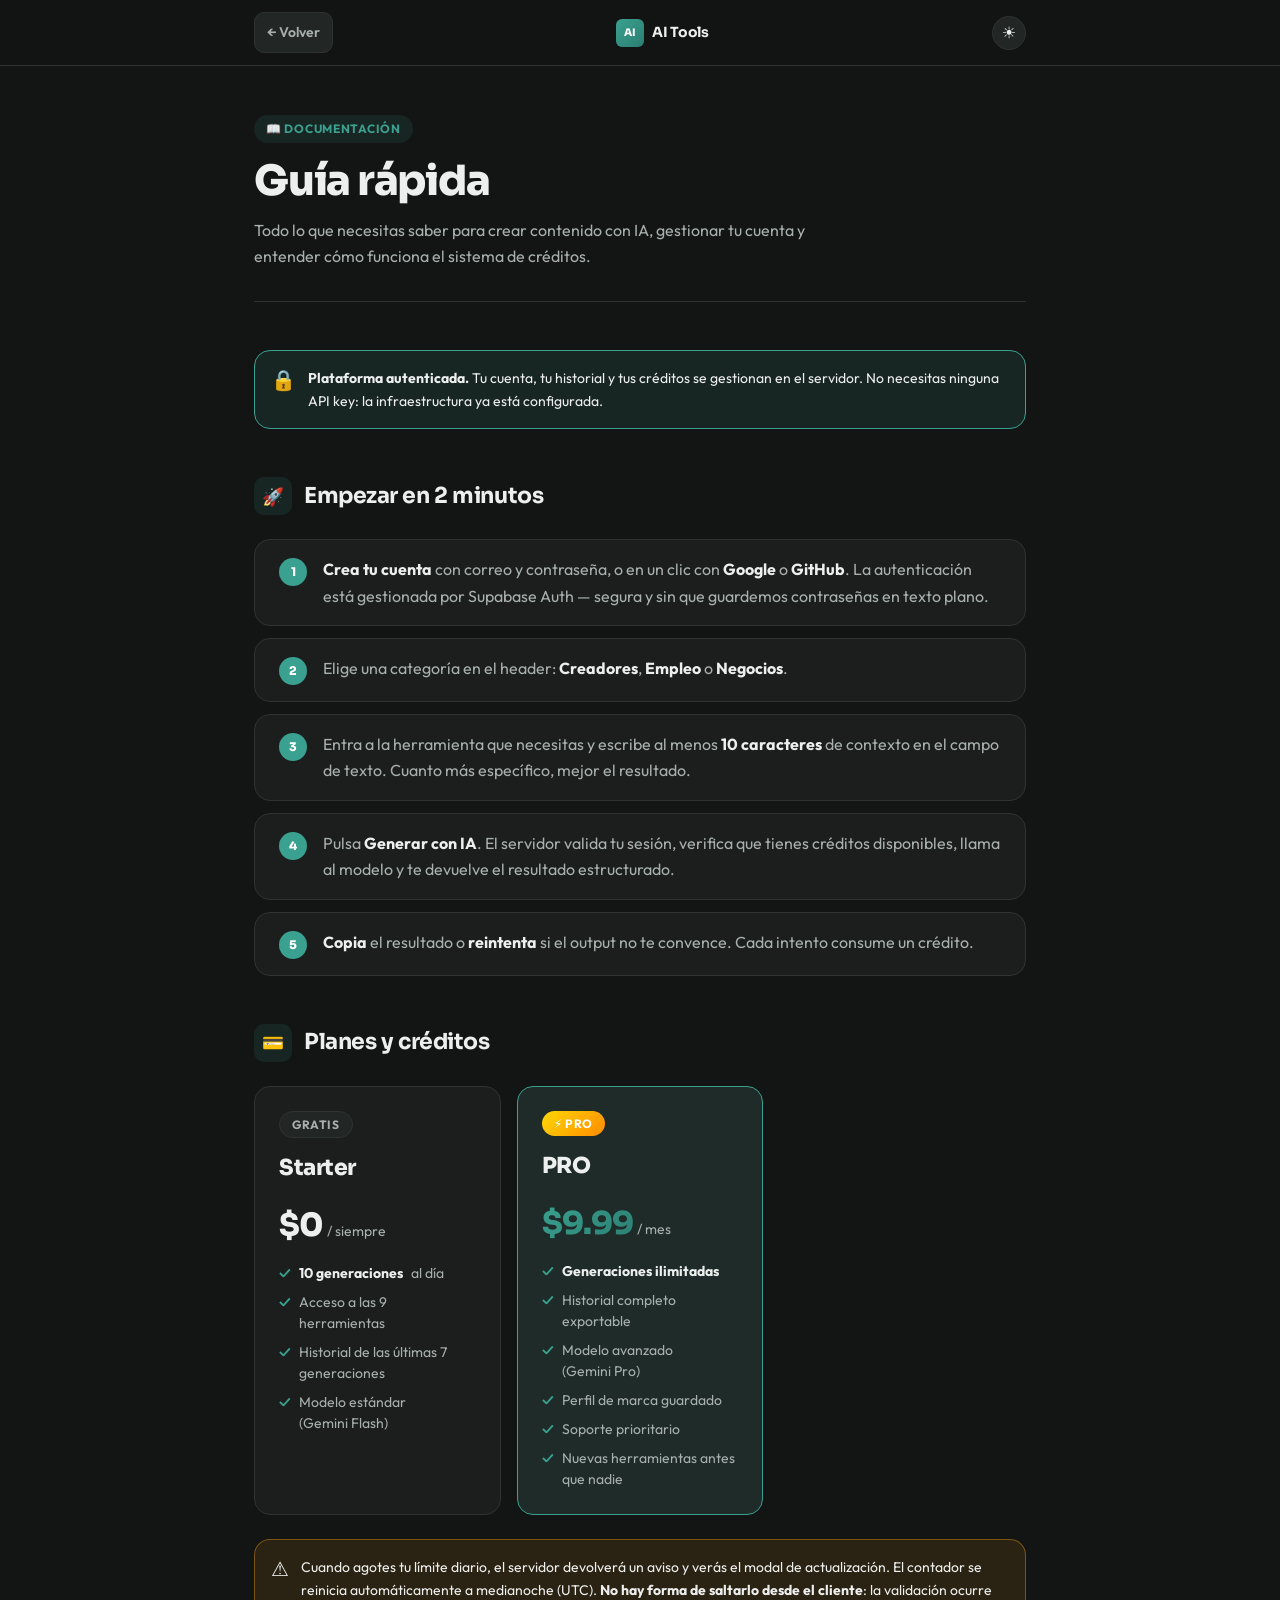
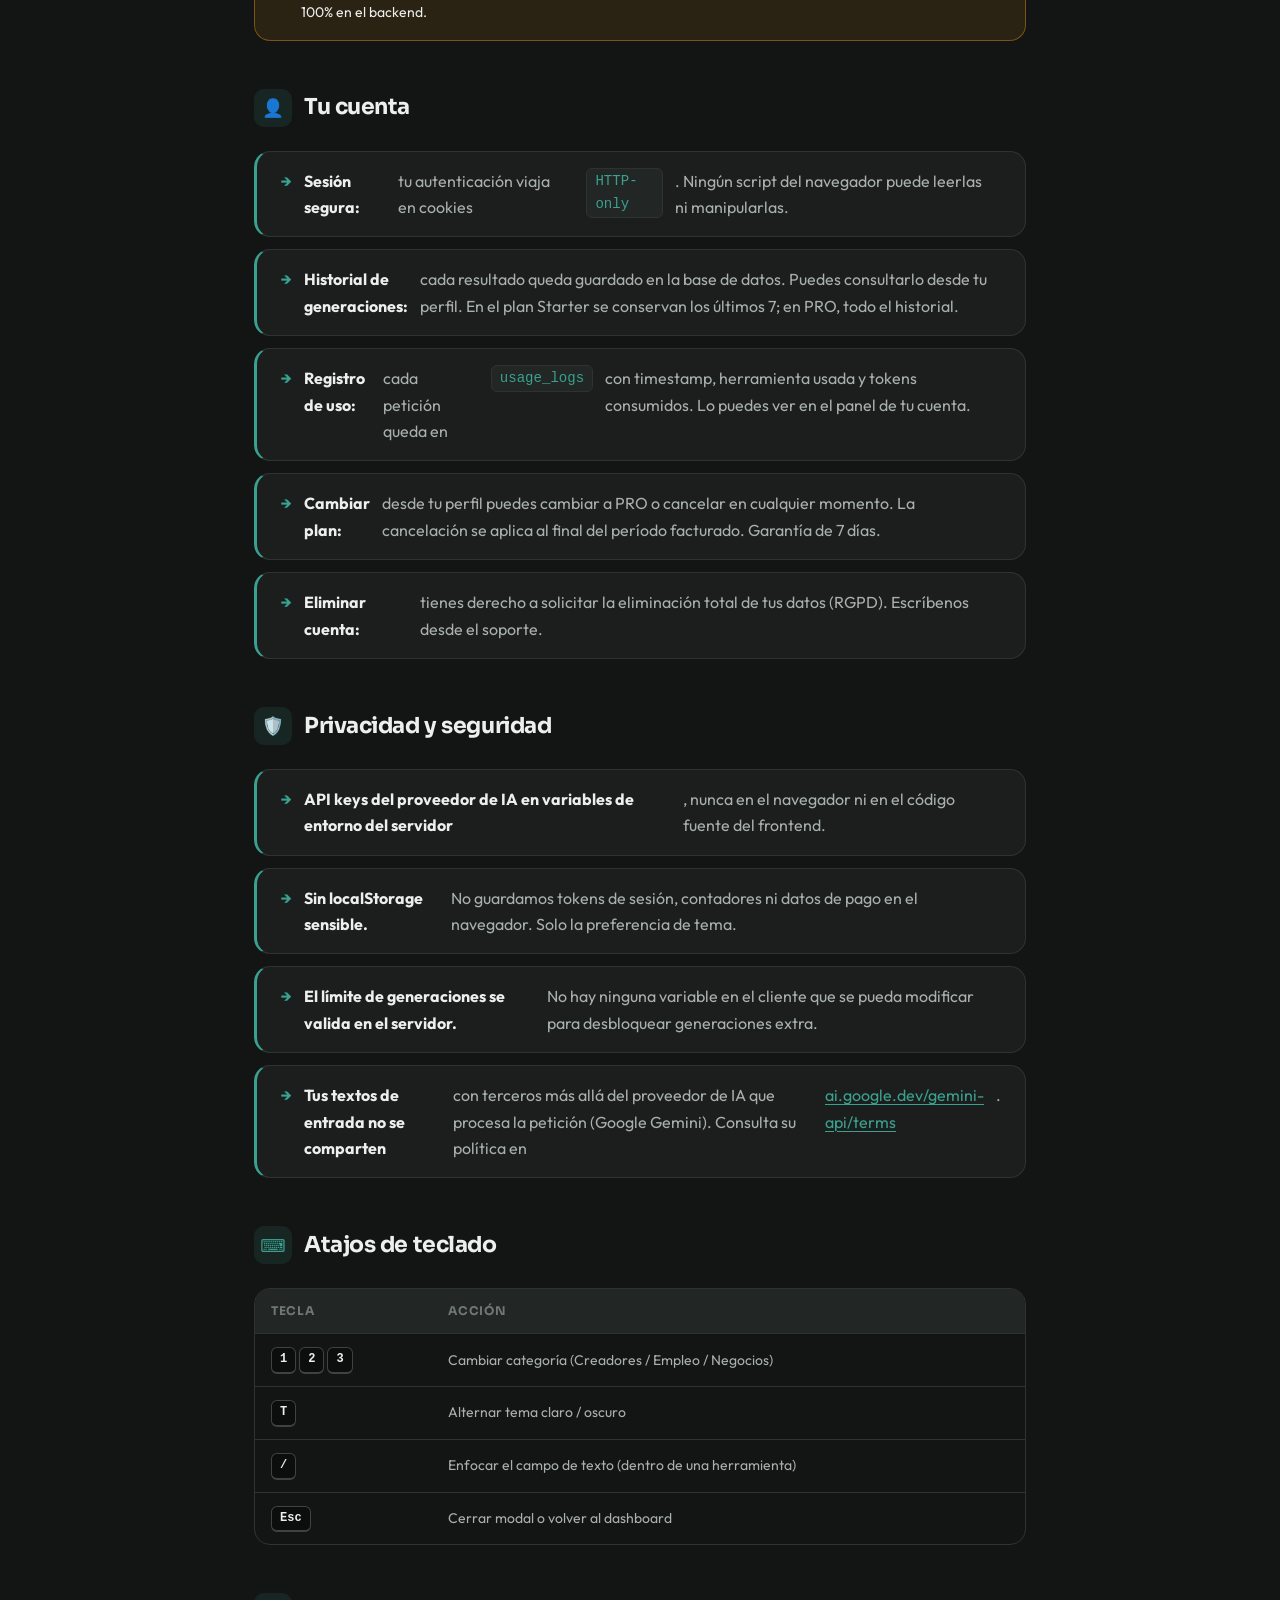
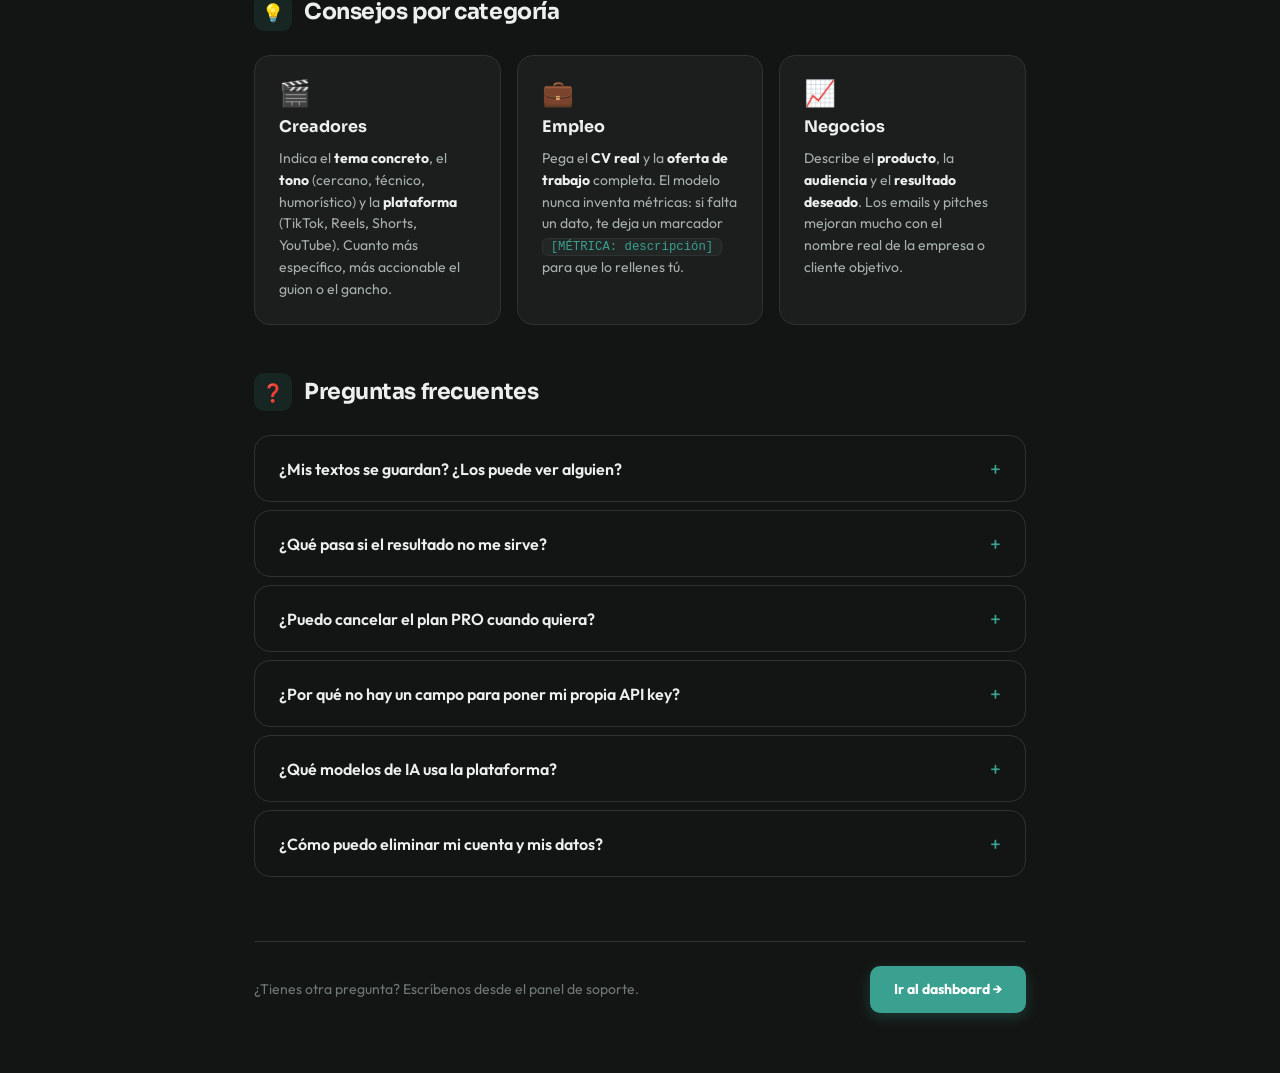
==== commit 841379de: "docs(guia): reescritura completa para arquitectura autenticada - Elimina secciones obsoletas: config" ====
--- a/assets/guides/guia-rapida.html
+++ b/assets/guides/guia-rapida.html
@@ -4,32 +4,27 @@
   <meta charset="UTF-8">
   <meta name="viewport" content="width=device-width, initial-scale=1.0">
   <title>Guía rápida — AI Tools</title>
-
-  <!-- Mismas fuentes que la app principal -->
+  <meta name="description" content="Cómo usar AI Tools: registro, planes, herramientas y preguntas frecuentes.">
+
   <link rel="preconnect" href="https://fonts.googleapis.com">
   <link rel="preconnect" href="https://fonts.gstatic.com" crossorigin>
   <link href="https://fonts.googleapis.com/css2?family=Sora:wght@400;600;700;800&family=Outfit:wght@400;500;600;700&display=swap" rel="stylesheet">
-
-  <!-- Tokens y estilos del proyecto -->
   <link rel="stylesheet" href="../../css/styles.css">
 
   <style>
-    /* ---------------------------------------------------------------
-       Estilos específicos de la guía — usan los tokens de styles.css
-    --------------------------------------------------------------- */
-
-    /* Aplica el tema por defecto mientras JS carga */
+    /* ─── Tokens heredados de styles.css ─────────────────────────────────── */
+
     html { visibility: hidden; }
     html.ready { visibility: visible; }
 
-    /* Layout de página de documento */
     .guide-page {
       min-height: 100vh;
       background-color: var(--color-bg);
       color: var(--color-text);
     }
 
-    /* Cabecera mínima de la guía */
+    /* ─── Header ─────────────────────────────────────────────────────────── */
+
     .guide-header {
       position: sticky;
       top: 0;
@@ -45,12 +40,11 @@
       align-items: center;
       justify-content: space-between;
       gap: var(--sp-4);
-      max-width: 760px;
+      max-width: 820px;
       margin-inline: auto;
       padding: var(--sp-3) var(--sp-5);
     }
 
-    /* Botón volver */
     .guide-back {
       display: inline-flex;
       align-items: center;
@@ -63,10 +57,7 @@
       font-size: var(--text-sm);
       font-weight: 600;
       text-decoration: none;
-      transition:
-        background var(--transition-fast),
-        border-color var(--transition-fast),
-        color var(--transition-fast);
+      transition: background var(--transition-fast), border-color var(--transition-fast), color var(--transition-fast);
     }
     .guide-back:hover {
       background: var(--color-bg-raised);
@@ -74,7 +65,6 @@
       color: var(--color-text);
     }
 
-    /* Logotipo mínimo */
     .guide-brand {
       display: inline-flex;
       align-items: center;
@@ -98,7 +88,6 @@
       font-weight: 800;
     }
 
-    /* Botón de tema */
     .guide-theme-btn {
       display: inline-grid;
       place-items: center;
@@ -116,14 +105,15 @@
       border-color: var(--color-border-hi);
     }
 
-    /* Contenido del documento */
+    /* ─── Contenido ───────────────────────────────────────────────────────── */
+
     .guide-body {
-      max-width: 760px;
+      max-width: 820px;
       margin-inline: auto;
       padding: var(--sp-7) var(--sp-5) var(--sp-8);
     }
 
-    /* Hero de la guía */
+    /* Hero */
     .guide-hero {
       margin-bottom: var(--sp-7);
       padding-bottom: var(--sp-6);
@@ -147,7 +137,7 @@
 
     .guide-title {
       font-family: var(--font-display);
-      font-size: clamp(1.6rem, 1rem + 2.5vw, 2.4rem);
+      font-size: clamp(1.7rem, 1rem + 2.8vw, 2.6rem);
       font-weight: 800;
       letter-spacing: -0.03em;
       line-height: 1.1;
@@ -158,26 +148,52 @@
     .guide-subtitle {
       font-size: var(--text-base);
       color: var(--color-text-muted);
-      max-width: 52ch;
-    }
-
-    /* Secciones */
-    .guide-section {
+      max-width: 56ch;
+      line-height: 1.65;
+    }
+
+    /* ─── Alerta de estado (banner) ───────────────────────────────────────── */
+
+    .guide-banner {
+      display: flex;
+      align-items: flex-start;
+      gap: var(--sp-3);
+      padding: var(--sp-4);
+      border-radius: var(--radius-lg);
       margin-bottom: var(--sp-7);
-    }
+      font-size: var(--text-sm);
+      line-height: 1.6;
+    }
+    .guide-banner--info {
+      background: var(--color-accent-bg);
+      border: 1px solid var(--color-accent);
+      color: var(--color-text);
+    }
+    .guide-banner--warn {
+      background: rgba(245, 158, 11, 0.1);
+      border: 1px solid rgba(245, 158, 11, 0.4);
+      color: var(--color-text);
+    }
+    .guide-banner__icon { font-size: 1.25rem; flex-shrink: 0; line-height: 1.3; }
+    .guide-banner__text { max-width: none; color: inherit; }
+    .guide-banner__text strong { color: inherit; }
+
+    /* ─── Secciones ───────────────────────────────────────────────────────── */
+
+    .guide-section { margin-bottom: var(--sp-7); }
 
     .guide-section__header {
       display: flex;
       align-items: center;
       gap: var(--sp-3);
-      margin-bottom: var(--sp-4);
+      margin-bottom: var(--sp-5);
     }
 
     .guide-section__icon {
       display: inline-grid;
       place-items: center;
-      width: 36px;
-      height: 36px;
+      width: 38px;
+      height: 38px;
       border-radius: var(--radius-md);
       background: var(--color-accent-bg);
       color: var(--color-accent);
@@ -193,7 +209,8 @@
       color: var(--color-text);
     }
 
-    /* Lista numerada de pasos */
+    /* ─── Pasos numerados ─────────────────────────────────────────────────── */
+
     .guide-steps {
       list-style: none;
       display: flex;
@@ -205,7 +222,7 @@
       display: flex;
       align-items: flex-start;
       gap: var(--sp-4);
-      padding: var(--sp-4);
+      padding: var(--sp-4) var(--sp-5);
       background: var(--color-bg-raised);
       border: 1px solid var(--color-border);
       border-radius: var(--radius-lg);
@@ -225,17 +242,19 @@
       font-family: var(--font-display);
       font-size: var(--text-xs);
       font-weight: 800;
+      margin-top: 2px;
     }
 
     .guide-steps__text {
       font-size: var(--text-base);
       color: var(--color-text-muted);
-      line-height: 1.6;
-      padding-top: 3px;
+      line-height: 1.65;
       max-width: none;
     }
-
-    /* Lista de viñetas */
+    .guide-steps__text strong { color: var(--color-text); }
+
+    /* ─── Lista de viñetas ────────────────────────────────────────────────── */
+
     .guide-list {
       list-style: none;
       display: flex;
@@ -247,24 +266,130 @@
       display: flex;
       align-items: flex-start;
       gap: var(--sp-3);
-      padding: var(--sp-4);
+      padding: var(--sp-4) var(--sp-5);
       background: var(--color-bg-raised);
       border: 1px solid var(--color-border);
       border-left: 3px solid var(--color-accent);
       border-radius: var(--radius-lg);
       font-size: var(--text-base);
       color: var(--color-text-muted);
-      line-height: 1.6;
+      line-height: 1.65;
     }
     .guide-list__item::before {
-      content: '•';
+      content: '→';
       color: var(--color-accent);
-      font-size: 1.2em;
-      line-height: 1.4;
+      font-weight: 700;
       flex-shrink: 0;
-    }
-
-    /* Tabla de atajos */
+      line-height: 1.65;
+    }
+    .guide-list__item strong { color: var(--color-text); }
+
+    /* ─── Planes ──────────────────────────────────────────────────────────── */
+
+    .guide-plans {
+      display: grid;
+      grid-template-columns: repeat(auto-fill, minmax(240px, 1fr));
+      gap: var(--sp-4);
+    }
+
+    .plan-card {
+      display: flex;
+      flex-direction: column;
+      gap: var(--sp-3);
+      padding: var(--sp-5);
+      background: var(--color-bg-raised);
+      border: 1px solid var(--color-border);
+      border-radius: var(--radius-lg);
+      transition: border-color var(--transition-base), transform var(--transition-base);
+    }
+    .plan-card:hover {
+      border-color: var(--color-border-hi);
+      transform: translateY(-2px);
+    }
+    .plan-card--accent {
+      border-color: var(--color-accent);
+      background: color-mix(in srgb, var(--color-bg-raised) 90%, var(--color-accent));
+    }
+    .plan-card--accent:hover { border-color: var(--color-accent-hi); }
+
+    .plan-card__badge {
+      display: inline-flex;
+      align-items: center;
+      gap: var(--sp-1);
+      padding: 3px var(--sp-3);
+      border-radius: var(--radius-full);
+      font-size: var(--text-xs);
+      font-weight: 700;
+      letter-spacing: 0.05em;
+      text-transform: uppercase;
+      width: fit-content;
+    }
+    .plan-card__badge--free {
+      background: var(--color-surface);
+      color: var(--color-text-muted);
+      border: 1px solid var(--color-border);
+    }
+    .plan-card__badge--pro {
+      background: linear-gradient(135deg, #ffd700, #ff8c00);
+      color: #fff;
+    }
+
+    .plan-card__name {
+      font-family: var(--font-display);
+      font-size: var(--text-xl);
+      font-weight: 800;
+      color: var(--color-text);
+      letter-spacing: -0.02em;
+    }
+
+    .plan-card__price {
+      display: flex;
+      align-items: baseline;
+      gap: var(--sp-1);
+    }
+    .plan-card__amount {
+      font-family: var(--font-display);
+      font-size: 2rem;
+      font-weight: 800;
+      color: var(--color-text);
+      letter-spacing: -0.03em;
+    }
+    .plan-card--accent .plan-card__amount {
+      background: linear-gradient(135deg, var(--color-accent), var(--color-accent-lo));
+      -webkit-background-clip: text;
+      -webkit-text-fill-color: transparent;
+      background-clip: text;
+    }
+    .plan-card__period {
+      font-size: var(--text-sm);
+      color: var(--color-text-muted);
+    }
+
+    .plan-card__features {
+      list-style: none;
+      display: flex;
+      flex-direction: column;
+      gap: var(--sp-2);
+      flex: 1;
+    }
+    .plan-card__feature {
+      display: flex;
+      align-items: flex-start;
+      gap: var(--sp-2);
+      font-size: var(--text-sm);
+      color: var(--color-text-muted);
+      line-height: 1.5;
+    }
+    .plan-card__feature::before {
+      content: '✓';
+      color: var(--color-accent);
+      font-weight: 700;
+      flex-shrink: 0;
+    }
+    .plan-card__feature strong { color: var(--color-text); }
+
+    /* ─── Tabla de atajos ─────────────────────────────────────────────────── */
+
     .guide-table-wrapper {
       overflow-x: auto;
       border-radius: var(--radius-lg);
@@ -306,12 +431,10 @@
       vertical-align: middle;
     }
 
-    /* Tecla de teclado */
     .kbd {
       display: inline-flex;
       align-items: center;
       justify-content: center;
-      gap: var(--sp-1);
       padding: 2px var(--sp-2);
       border-radius: var(--radius-sm);
       background: var(--color-bg-sunken);
@@ -324,15 +447,16 @@
       white-space: nowrap;
     }
 
-    /* Tarjetas de categoría */
+    /* ─── Tarjetas de categoría ───────────────────────────────────────────── */
+
     .guide-categories {
       display: grid;
-      grid-template-columns: repeat(auto-fill, minmax(200px, 1fr));
-      gap: var(--sp-3);
+      grid-template-columns: repeat(auto-fill, minmax(220px, 1fr));
+      gap: var(--sp-4);
     }
 
     .guide-cat {
-      padding: var(--sp-4);
+      padding: var(--sp-5);
       background: var(--color-bg-raised);
       border: 1px solid var(--color-border);
       border-radius: var(--radius-lg);
@@ -344,7 +468,7 @@
     }
 
     .guide-cat__emoji {
-      font-size: 1.5rem;
+      font-size: 1.6rem;
       margin-bottom: var(--sp-2);
       line-height: 1;
     }
@@ -353,33 +477,75 @@
       font-size: var(--text-base);
       font-weight: 700;
       color: var(--color-text);
-      margin-bottom: var(--sp-1);
+      margin-bottom: var(--sp-2);
     }
     .guide-cat__tip {
       font-size: var(--text-sm);
       color: var(--color-text-muted);
-      line-height: 1.5;
-    }
-
-    /* Inline code / bold */
-    code {
-      font-family: var(--font-mono);
-      font-size: 0.88em;
-      padding: 1px var(--sp-2);
-      border-radius: var(--radius-sm);
-      background: var(--color-surface);
+      line-height: 1.55;
+      max-width: none;
+    }
+
+    /* ─── FAQ ─────────────────────────────────────────────────────────────── */
+
+    .guide-faq {
+      display: flex;
+      flex-direction: column;
+      gap: var(--sp-2);
+    }
+
+    .faq-item {
       border: 1px solid var(--color-border);
+      border-radius: var(--radius-lg);
+      overflow: hidden;
+      transition: border-color var(--transition-fast);
+    }
+    .faq-item:hover { border-color: var(--color-border-hi); }
+
+    .faq-item summary {
+      display: flex;
+      align-items: center;
+      justify-content: space-between;
+      gap: var(--sp-4);
+      padding: var(--sp-4) var(--sp-5);
+      cursor: pointer;
+      list-style: none;
+      font-size: var(--text-base);
+      font-weight: 600;
+      color: var(--color-text);
+      user-select: none;
+      transition: background var(--transition-fast);
+    }
+    .faq-item summary:hover { background: var(--color-surface); }
+    .faq-item summary::-webkit-details-marker { display: none; }
+
+    .faq-item summary::after {
+      content: '+';
+      font-size: 1.25rem;
       color: var(--color-accent);
-    }
-
-    strong { color: var(--color-text); font-weight: 700; }
-
-    a {
-      color: var(--color-accent);
-      font-weight: 500;
-    }
-
-    /* Pie de página */
+      flex-shrink: 0;
+      font-weight: 400;
+      transition: transform var(--transition-base);
+    }
+    .faq-item[open] summary::after {
+      transform: rotate(45deg);
+    }
+    .faq-item[open] summary { background: var(--color-surface); }
+
+    .faq-item__body {
+      padding: var(--sp-4) var(--sp-5);
+      border-top: 1px solid var(--color-border);
+      font-size: var(--text-base);
+      color: var(--color-text-muted);
+      line-height: 1.7;
+    }
+    .faq-item__body p { max-width: none; color: inherit; }
+    .faq-item__body p + p { margin-top: var(--sp-3); }
+    .faq-item__body strong { color: var(--color-text); }
+    .faq-item__body a { color: var(--color-accent); font-weight: 500; }
+
+    /* ─── Footer ──────────────────────────────────────────────────────────── */
+
     .guide-footer {
       margin-top: var(--sp-8);
       padding-top: var(--sp-5);
@@ -408,9 +574,7 @@
       font-size: var(--text-sm);
       text-decoration: none;
       box-shadow: 0 4px 14px var(--color-accent-glow);
-      transition:
-        background var(--transition-fast),
-        transform var(--transition-fast);
+      transition: background var(--transition-fast), transform var(--transition-fast);
     }
     .guide-footer__cta:hover {
       background: var(--color-accent-hi);
@@ -418,11 +582,24 @@
       transform: translateY(-1px);
     }
 
-    /* Responsive */
+    /* ─── Inline utilities ────────────────────────────────────────────────── */
+    code {
+      font-family: var(--font-mono);
+      font-size: 0.88em;
+      padding: 1px var(--sp-2);
+      border-radius: var(--radius-sm);
+      background: var(--color-surface);
+      border: 1px solid var(--color-border);
+      color: var(--color-accent);
+    }
+    strong { color: var(--color-text); font-weight: 700; }
+
+    /* ─── Responsive ──────────────────────────────────────────────────────── */
     @media (max-width: 640px) {
       .guide-header__inner { padding-inline: var(--sp-4); }
-      .guide-body          { padding-inline: var(--sp-4); }
-      .guide-title         { font-size: 1.6rem; }
+      .guide-body          { padding-inline: var(--sp-4); padding-top: var(--sp-6); }
+      .guide-title         { font-size: 1.65rem; }
+      .guide-plans         { grid-template-columns: 1fr; }
       .guide-categories    { grid-template-columns: 1fr; }
       .guide-footer        { flex-direction: column; align-items: flex-start; }
       .guide-footer__cta   { width: 100%; justify-content: center; }
@@ -433,7 +610,7 @@
 
 <div class="guide-page">
 
-  <!-- Header mínimo -->
+  <!-- ── Header ───────────────────────────────────────────────────────────── -->
   <header class="guide-header">
     <div class="guide-header__inner">
       <a href="../../index.html" class="guide-back" aria-label="Volver al dashboard">
@@ -449,7 +626,7 @@
     </div>
   </header>
 
-  <!-- Contenido principal -->
+  <!-- ── Contenido ─────────────────────────────────────────────────────────── -->
   <main class="guide-body" id="main-content">
 
     <!-- Hero -->
@@ -457,108 +634,190 @@
       <span class="guide-eyebrow">📖 Documentación</span>
       <h1 class="guide-title">Guía rápida</h1>
       <p class="guide-subtitle">
-        Todo lo que necesitas saber para generar contenido con IA en menos de un minuto.
+        Todo lo que necesitas saber para crear contenido con IA, gestionar tu cuenta
+        y entender cómo funciona el sistema de créditos.
       </p>
     </div>
 
-    <!-- Sección 1: Empezar -->
+    <!-- Banner de estado de la plataforma -->
+    <div class="guide-banner guide-banner--info" role="note">
+      <span class="guide-banner__icon" aria-hidden="true">🔒</span>
+      <p class="guide-banner__text">
+        <strong>Plataforma autenticada.</strong>
+        Tu cuenta, tu historial y tus créditos se gestionan en el servidor.
+        No necesitas ninguna API key: la infraestructura ya está configurada.
+      </p>
+    </div>
+
+    <!-- ── 1. Empezar ──────────────────────────────────────────────────────── -->
     <section class="guide-section" aria-labelledby="s-start">
       <div class="guide-section__header">
         <span class="guide-section__icon" aria-hidden="true">🚀</span>
-        <h2 class="guide-section__title" id="s-start">Empezar en 1 minuto</h2>
+        <h2 class="guide-section__title" id="s-start">Empezar en 2 minutos</h2>
       </div>
       <ol class="guide-steps">
         <li class="guide-steps__item">
           <span class="guide-steps__num">1</span>
           <p class="guide-steps__text">
-            Abre el dashboard y elige una categoría:
-            <strong>Creadores</strong>, <strong>Empleo</strong> o <strong>Negocios</strong>.
+            <strong>Crea tu cuenta</strong> con correo y contraseña, o en un clic con
+            <strong>Google</strong> o <strong>GitHub</strong>.
+            La autenticación está gestionada por Supabase Auth — segura y sin que
+            guardemos contraseñas en texto plano.
           </p>
         </li>
         <li class="guide-steps__item">
           <span class="guide-steps__num">2</span>
-          <p class="guide-steps__text">Entra a la herramienta que necesitas.</p>
+          <p class="guide-steps__text">
+            Elige una categoría en el header: <strong>Creadores</strong>,
+            <strong>Empleo</strong> o <strong>Negocios</strong>.
+          </p>
         </li>
         <li class="guide-steps__item">
           <span class="guide-steps__num">3</span>
           <p class="guide-steps__text">
-            Escribe al menos <strong>10 caracteres</strong> en el campo de texto.
-            Cuanto más contexto des, mejor el resultado.
+            Entra a la herramienta que necesitas y escribe al menos
+            <strong>10 caracteres</strong> de contexto en el campo de texto.
+            Cuanto más específico, mejor el resultado.
           </p>
         </li>
         <li class="guide-steps__item">
           <span class="guide-steps__num">4</span>
           <p class="guide-steps__text">
-            Pulsa <strong>Generar con IA</strong> y espera unos segundos.
+            Pulsa <strong>Generar con IA</strong>. El servidor valida tu sesión,
+            verifica que tienes créditos disponibles, llama al modelo y
+            te devuelve el resultado estructurado.
           </p>
         </li>
         <li class="guide-steps__item">
           <span class="guide-steps__num">5</span>
           <p class="guide-steps__text">
-            Copia el resultado con el botón <strong>Copiar</strong>
-            o reintenta si el output no te convence.
+            <strong>Copia</strong> el resultado o <strong>reintenta</strong>
+            si el output no te convence. Cada intento consume un crédito.
           </p>
         </li>
       </ol>
     </section>
 
-    <!-- Sección 2: API -->
-    <section class="guide-section" aria-labelledby="s-api">
+    <!-- ── 2. Planes y créditos ───────────────────────────────────────────── -->
+    <section class="guide-section" aria-labelledby="s-plans">
       <div class="guide-section__header">
-        <span class="guide-section__icon" aria-hidden="true">⚙️</span>
-        <h2 class="guide-section__title" id="s-api">Configurar la API</h2>
-      </div>
-      <ol class="guide-steps">
-        <li class="guide-steps__item">
-          <span class="guide-steps__num">1</span>
-          <p class="guide-steps__text">
-            Haz clic en el icono <strong>⚙️</strong> en la barra superior.
-          </p>
-        </li>
-        <li class="guide-steps__item">
-          <span class="guide-steps__num">2</span>
-          <p class="guide-steps__text">
-            Pega tu API Key gratuita de
-            <a href="https://aistudio.google.com/apikey" target="_blank" rel="noopener noreferrer">
-              Google AI Studio
-            </a>.
-            Tu key se guarda solo en tu navegador, nunca en un servidor.
-          </p>
-        </li>
-        <li class="guide-steps__item">
-          <span class="guide-steps__num">3</span>
-          <p class="guide-steps__text">
-            O activa <strong>Modo de prueba</strong> para explorar la interfaz
-            sin consumir cuota de API.
-          </p>
-        </li>
-      </ol>
+        <span class="guide-section__icon" aria-hidden="true">💳</span>
+        <h2 class="guide-section__title" id="s-plans">Planes y créditos</h2>
+      </div>
+
+      <div class="guide-plans">
+        <!-- Plan gratuito -->
+        <div class="plan-card">
+          <span class="plan-card__badge plan-card__badge--free">Gratis</span>
+          <div class="plan-card__name">Starter</div>
+          <div class="plan-card__price">
+            <span class="plan-card__amount">$0</span>
+            <span class="plan-card__period">/ siempre</span>
+          </div>
+          <ul class="plan-card__features">
+            <li class="plan-card__feature"><strong>10 generaciones</strong> al día</li>
+            <li class="plan-card__feature">Acceso a las 9 herramientas</li>
+            <li class="plan-card__feature">Historial de las últimas 7 generaciones</li>
+            <li class="plan-card__feature">Modelo estándar (Gemini Flash)</li>
+          </ul>
+        </div>
+
+        <!-- Plan PRO -->
+        <div class="plan-card plan-card--accent">
+          <span class="plan-card__badge plan-card__badge--pro">⚡ PRO</span>
+          <div class="plan-card__name">PRO</div>
+          <div class="plan-card__price">
+            <span class="plan-card__amount">$9.99</span>
+            <span class="plan-card__period">/ mes</span>
+          </div>
+          <ul class="plan-card__features">
+            <li class="plan-card__feature"><strong>Generaciones ilimitadas</strong></li>
+            <li class="plan-card__feature">Historial completo exportable</li>
+            <li class="plan-card__feature">Modelo avanzado (Gemini Pro)</li>
+            <li class="plan-card__feature">Perfil de marca guardado</li>
+            <li class="plan-card__feature">Soporte prioritario</li>
+            <li class="plan-card__feature">Nuevas herramientas antes que nadie</li>
+          </ul>
+        </div>
+      </div>
+
+      <div class="guide-banner guide-banner--warn" style="margin-top: var(--sp-5); margin-bottom: 0;">
+        <span class="guide-banner__icon" aria-hidden="true">⚠️</span>
+        <p class="guide-banner__text">
+          Cuando agotes tu límite diario, el servidor devolverá un aviso y
+          verás el modal de actualización. El contador se reinicia automáticamente
+          a medianoche (UTC). <strong>No hay forma de saltarlo desde el cliente</strong>:
+          la validación ocurre 100% en el backend.
+        </p>
+      </div>
     </section>
 
-    <!-- Sección 3: Límite gratuito -->
-    <section class="guide-section" aria-labelledby="s-limit">
+    <!-- ── 3. Tu cuenta ───────────────────────────────────────────────────── -->
+    <section class="guide-section" aria-labelledby="s-account">
       <div class="guide-section__header">
-        <span class="guide-section__icon" aria-hidden="true">📊</span>
-        <h2 class="guide-section__title" id="s-limit">Límite gratuito</h2>
+        <span class="guide-section__icon" aria-hidden="true">👤</span>
+        <h2 class="guide-section__title" id="s-account">Tu cuenta</h2>
       </div>
       <ul class="guide-list">
         <li class="guide-list__item">
-          Tienes <strong>3 generaciones por día</strong> en el plan gratis.
+          <strong>Sesión segura:</strong> tu autenticación viaja en cookies
+          <code>HTTP-only</code>. Ningún script del navegador puede leerlas
+          ni manipularlas.
         </li>
         <li class="guide-list__item">
-          El contador se reinicia automáticamente a medianoche.
+          <strong>Historial de generaciones:</strong> cada resultado queda
+          guardado en la base de datos. Puedes consultarlo desde tu perfil.
+          En el plan Starter se conservan los últimos 7; en PRO, todo el historial.
         </li>
         <li class="guide-list__item">
-          El botón 🔄 solo existe para pruebas locales; no afecta al límite real.
+          <strong>Registro de uso:</strong> cada petición queda en
+          <code>usage_logs</code> con timestamp, herramienta usada y tokens
+          consumidos. Lo puedes ver en el panel de tu cuenta.
         </li>
         <li class="guide-list__item">
-          Con tu propia API Key de Google, las generaciones solo están limitadas
-          por tu cuota de Google AI Studio.
+          <strong>Cambiar plan:</strong> desde tu perfil puedes cambiar a PRO
+          o cancelar en cualquier momento. La cancelación se aplica al final
+          del período facturado. Garantía de 7 días.
+        </li>
+        <li class="guide-list__item">
+          <strong>Eliminar cuenta:</strong> tienes derecho a solicitar la
+          eliminación total de tus datos (RGPD). Escríbenos desde el soporte.
         </li>
       </ul>
     </section>
 
-    <!-- Sección 4: Atajos de teclado -->
+    <!-- ── 4. Privacidad y seguridad ─────────────────────────────────────── -->
+    <section class="guide-section" aria-labelledby="s-security">
+      <div class="guide-section__header">
+        <span class="guide-section__icon" aria-hidden="true">🛡️</span>
+        <h2 class="guide-section__title" id="s-security">Privacidad y seguridad</h2>
+      </div>
+      <ul class="guide-list">
+        <li class="guide-list__item">
+          <strong>API keys del proveedor de IA en variables de entorno del servidor</strong>,
+          nunca en el navegador ni en el código fuente del frontend.
+        </li>
+        <li class="guide-list__item">
+          <strong>Sin localStorage sensible.</strong> No guardamos tokens de sesión,
+          contadores ni datos de pago en el navegador. Solo la preferencia de tema.
+        </li>
+        <li class="guide-list__item">
+          <strong>El límite de generaciones se valida en el servidor.</strong>
+          No hay ninguna variable en el cliente que se pueda modificar para
+          desbloquear generaciones extra.
+        </li>
+        <li class="guide-list__item">
+          <strong>Tus textos de entrada no se comparten</strong> con terceros más
+          allá del proveedor de IA que procesa la petición (Google Gemini).
+          Consulta su política en
+          <a href="https://ai.google.dev/gemini-api/terms" target="_blank" rel="noopener noreferrer">
+            ai.google.dev/gemini-api/terms
+          </a>.
+        </li>
+      </ul>
+    </section>
+
+    <!-- ── 5. Atajos de teclado ───────────────────────────────────────────── -->
     <section class="guide-section" aria-labelledby="s-keys">
       <div class="guide-section__header">
         <span class="guide-section__icon" aria-hidden="true">⌨️</span>
@@ -586,10 +845,6 @@
               <td>Alternar tema claro / oscuro</td>
             </tr>
             <tr>
-              <td><kbd class="kbd">A</kbd></td>
-              <td>Abrir configuración de API Key</td>
-            </tr>
-            <tr>
               <td><kbd class="kbd">/</kbd></td>
               <td>Enfocar el campo de texto (dentro de una herramienta)</td>
             </tr>
@@ -602,7 +857,7 @@
       </div>
     </section>
 
-    <!-- Sección 5: Consejos por categoría -->
+    <!-- ── 6. Consejos por categoría ─────────────────────────────────────── -->
     <section class="guide-section" aria-labelledby="s-tips">
       <div class="guide-section__header">
         <span class="guide-section__icon" aria-hidden="true">💡</span>
@@ -613,18 +868,19 @@
           <div class="guide-cat__emoji">🎬</div>
           <div class="guide-cat__name">Creadores</div>
           <p class="guide-cat__tip">
-            Sé específico con el <strong>tema</strong>, el <strong>tono</strong>
-            y la <strong>plataforma</strong> (TikTok, Reels, Shorts).
-            Cuanto más contexto, más accionable el guion o el gancho.
+            Indica el <strong>tema concreto</strong>, el <strong>tono</strong>
+            (cercano, técnico, humorístico) y la <strong>plataforma</strong>
+            (TikTok, Reels, Shorts, YouTube). Cuanto más específico,
+            más accionable el guion o el gancho.
           </p>
         </div>
         <div class="guide-cat">
           <div class="guide-cat__emoji">💼</div>
           <div class="guide-cat__name">Empleo</div>
           <p class="guide-cat__tip">
-            Pega el <strong>CV real</strong> y/o la <strong>oferta de trabajo</strong>.
-            No inventes métricas; si falta un dato, el modelo te dejará un marcador
-            visible para completarlo tú.
+            Pega el <strong>CV real</strong> y la <strong>oferta de trabajo</strong>
+            completa. El modelo nunca inventa métricas: si falta un dato, te deja
+            un marcador <code>[MÉTRICA: descripción]</code> para que lo rellenes tú.
           </p>
         </div>
         <div class="guide-cat">
@@ -633,16 +889,111 @@
           <p class="guide-cat__tip">
             Describe el <strong>producto</strong>, la <strong>audiencia</strong>
             y el <strong>resultado deseado</strong>. Los emails y pitches mejoran
-            mucho con contexto real del cliente o empresa objetivo.
+            mucho con el nombre real de la empresa o cliente objetivo.
           </p>
         </div>
       </div>
     </section>
 
-    <!-- Pie de página -->
+    <!-- ── 7. Preguntas frecuentes ────────────────────────────────────────── -->
+    <section class="guide-section" aria-labelledby="s-faq">
+      <div class="guide-section__header">
+        <span class="guide-section__icon" aria-hidden="true">❓</span>
+        <h2 class="guide-section__title" id="s-faq">Preguntas frecuentes</h2>
+      </div>
+      <div class="guide-faq">
+
+        <details class="faq-item">
+          <summary>¿Mis textos se guardan? ¿Los puede ver alguien?</summary>
+          <div class="faq-item__body">
+            <p>
+              Las entradas que escribes y los resultados generados se guardan en
+              la base de datos asociada a <strong>tu cuenta</strong>. Solo tú puedes
+              verlos. Nuestro equipo no lee el contenido de tus generaciones salvo
+              en caso de reporte de abuso.
+            </p>
+            <p>
+              El texto que envías al modelo pasa por Google Gemini.
+              Consulta la
+              <a href="https://ai.google.dev/gemini-api/terms" target="_blank" rel="noopener noreferrer">
+                política de datos de Gemini API
+              </a>
+              para saber cómo lo trata Google.
+            </p>
+          </div>
+        </details>
+
+        <details class="faq-item">
+          <summary>¿Qué pasa si el resultado no me sirve?</summary>
+          <div class="faq-item__body">
+            <p>
+              Puedes usar el botón <strong>Reintentar</strong>: el servidor genera
+              una nueva respuesta con la misma entrada. Cada intento consume un
+              crédito, así que ajusta tu texto si el primer resultado se desvió
+              mucho de lo que esperabas.
+            </p>
+          </div>
+        </details>
+
+        <details class="faq-item">
+          <summary>¿Puedo cancelar el plan PRO cuando quiera?</summary>
+          <div class="faq-item__body">
+            <p>
+              Sí. La cancelación se aplica al final del período ya facturado
+              y no genera cargos adicionales. Tienes una <strong>garantía de 7 días</strong>:
+              si cancelas antes de esa fecha desde la suscripción inicial,
+              te devolvemos el importe completo.
+            </p>
+          </div>
+        </details>
+
+        <details class="faq-item">
+          <summary>¿Por qué no hay un campo para poner mi propia API key?</summary>
+          <div class="faq-item__body">
+            <p>
+              Las API keys de proveedores de IA deben vivir en el servidor,
+              no en el navegador. Si alguien inspecciona el código o el tráfico de red,
+              una key expuesta en el cliente puede ser robada en segundos.
+            </p>
+            <p>
+              Aquí, la key está en las variables de entorno del servidor backend.
+              El navegador solo envía tu contenido; nunca ve la credencial del proveedor.
+            </p>
+          </div>
+        </details>
+
+        <details class="faq-item">
+          <summary>¿Qué modelos de IA usa la plataforma?</summary>
+          <div class="faq-item__body">
+            <p>
+              El plan <strong>Starter</strong> usa Gemini 1.5 Flash (rápido y eficiente).
+              El plan <strong>PRO</strong> accede a Gemini 1.5 Pro para respuestas
+              más elaboradas y con mayor ventana de contexto.
+              Los modelos pueden actualizarse sin previo aviso cuando Google publique
+              versiones mejoradas.
+            </p>
+          </div>
+        </details>
+
+        <details class="faq-item">
+          <summary>¿Cómo puedo eliminar mi cuenta y mis datos?</summary>
+          <div class="faq-item__body">
+            <p>
+              Desde el panel de tu perfil encontrarás la opción
+              <strong>Eliminar cuenta</strong>. Al confirmar, se borrarán tu usuario,
+              historial de generaciones y registros de uso de forma permanente
+              en un plazo máximo de 30 días (cumplimiento RGPD).
+            </p>
+          </div>
+        </details>
+
+      </div>
+    </section>
+
+    <!-- Footer -->
     <footer class="guide-footer">
       <p class="guide-footer__text">
-        ¿Algo no está claro? El Modo de prueba es tuyo para experimentar sin coste.
+        ¿Tienes otra pregunta? Escríbenos desde el panel de soporte.
       </p>
       <a href="../../index.html" class="guide-footer__cta">
         Ir al dashboard →
@@ -650,10 +1001,10 @@
     </footer>
 
   </main>
-</div>
+</div><!-- /.guide-page -->
 
 <script>
-  // Aplicar tema guardado antes de pintar (evita flash)
+  // Aplicar tema guardado antes de pintar (evita flash de contenido sin estilo)
   (function () {
     const saved = localStorage.getItem('theme') || 'dark';
     document.documentElement.setAttribute('data-theme', saved);
@@ -661,7 +1012,7 @@
     document.documentElement.classList.add('ready');
   })();
 
-  // Toggle de tema
+  // Toggle de tema sincronizado con la app principal
   document.getElementById('themeBtn').addEventListener('click', function () {
     const current = document.documentElement.getAttribute('data-theme') || 'dark';
     const next = current === 'dark' ? 'light' : 'dark';
